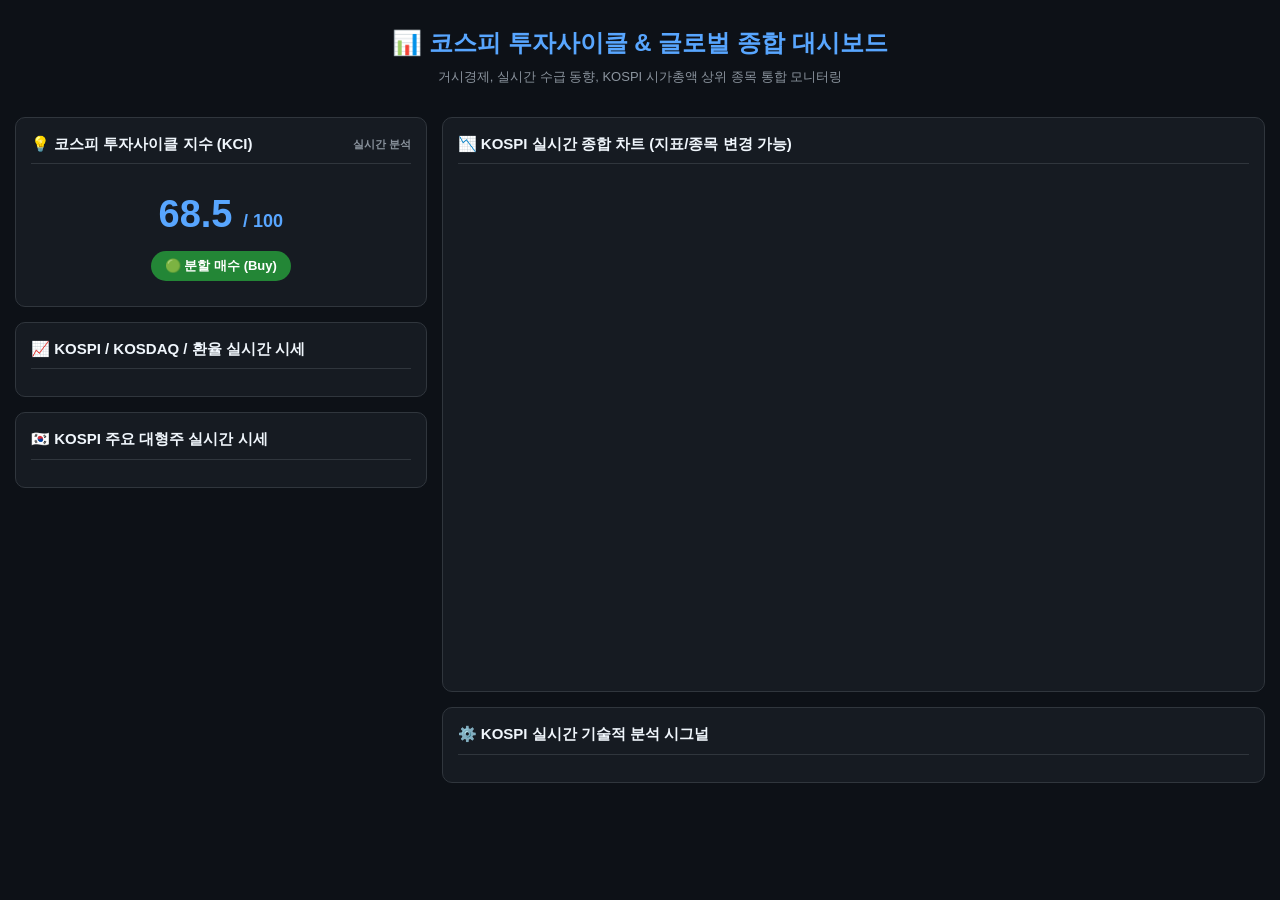
==== index.html @ 0ae979f1 "Update index.html" ====
<!DOCTYPE html>
<html lang="ko">
<head>
    <meta charset="UTF-8">
    <meta name="viewport" content="width=device-width, initial-scale=1.0">
    <title>KOSPI 50 종합 투자사이클 대시보드</title>
    <style>
        :root {
            --bg-color: #0d1117;
            --card-bg: #161b22;
            --accent-blue: #58a6ff;
            --text-main: #c9d1d9;
            --text-sub: #8b949e;
            --border: #30363d;
        }

        * { box-sizing: border-box; margin: 0; padding: 0; }
        body { 
            font-family: -apple-system, BlinkMacSystemFont, "Segoe UI", Roboto, "Helvetica Neue", Arial, sans-serif; 
            background: var(--bg-color); 
            color: var(--text-main); 
            padding: 15px; 
            line-height: 1.5; 
        }

        /* 헤더 디자인 */
        header { text-align: center; margin-bottom: 20px; padding: 10px 0; }
        header h1 { font-size: 24px; color: var(--accent-blue); margin-bottom: 6px; }
        header p { color: var(--text-sub); font-size: 13px; }

        /* 대시보드 그리드 레이아웃 */
        .dashboard-grid { 
            display: grid; 
            grid-template-columns: 1fr 2fr; 
            gap: 15px; 
            max-width: 1400px; 
            margin: 0 auto; 
        }
        @media (max-width: 992px) { 
            .dashboard-grid { grid-template-columns: 1fr; } 
        }

        /* 카드 컨테이너 */
        .card { 
            background: var(--card-bg); 
            border-radius: 10px; 
            padding: 15px; 
            border: 1px solid var(--border); 
            margin-bottom: 15px; 
        }
        .card-title { 
            font-size: 15px; 
            font-weight: 600; 
            margin-bottom: 12px; 
            display: flex; 
            justify-content: space-between; 
            align-items: center; 
            border-bottom: 1px solid var(--border); 
            padding-bottom: 8px; 
            color: #f0f6fc;
        }

        /* KCI 스코어 박스 */
        .kci-box { text-align: center; padding: 10px 0; }
        .kci-score { font-size: 38px; font-weight: 800; color: var(--accent-blue); }
        .kci-status { 
            display: inline-block; 
            padding: 5px 14px; 
            border-radius: 20px; 
            font-size: 13px; 
            font-weight: 700; 
            background: #238636; 
            color: #ffffff; 
            margin-top: 8px; 
        }

        .widget-container { width: 100%; border-radius: 8px; overflow: hidden; }
    </style>
</head>
<body>

    <header>
        <h1>📊 코스피 투자사이클 & 글로벌 종합 대시보드</h1>
        <p>거시경제, 실시간 수급 동향, KOSPI 시가총액 상위 종목 통합 모니터링</p>
    </header>

    <div class="dashboard-grid">
        <!-- 좌측 패널: KCI 지수 + 실시간 수급/시세 리스트 -->
        <div class="left-panel">
            
            <!-- 1. 코스피 투자사이클 지수 (KCI) -->
            <div class="card">
                <div class="card-title">
                    <span>💡 코스피 투자사이클 지수 (KCI)</span>
                    <span style="font-size: 11px; color: var(--text-sub);">실시간 분석</span>
                </div>
                <div class="kci-box">
                    <div class="kci-score">68.5 <span style="font-size:18px;">/ 100</span></div>
                    <div class="kci-status">🟢 분할 매수 (Buy)</div>
                </div>
            </div>

            <!-- 2. 시장 종합 수급 & 한국 주요 지수 (트레이딩뷰 라이브 위젯) -->
            <div class="card">
                <div class="card-title">📈 KOSPI / KOSDAQ / 환율 실시간 시세</div>
                <div class="widget-container">
                    <div class="tradingview-widget-container">
                        <div class="tradingview-widget-container__widget"></div>
                        <script type="text/javascript" src="https://s3.tradingview.com/external-embedding/embed-widget-market-overview.js" async>
                        {
                            "colorTheme": "dark",
                            "dateRange": "1D",
                            "showChart": false,
                            "locale": "kr",
                            "width": "100%",
                            "height": "170",
                            "isTransparent": true,
                            "tabs": [
                                {
                                    "title": "증시 & 환율",
                                    "symbols": [
                                        { "s": "KRX:KOSPI", "d": "코스피" },
                                        { "s": "KRX:KOSDAQ", "d": "코스닥" },
                                        { "s": "FX_IDC:USDKRW", "d": "원/달러 환율" }
                                    ]
                                }
                            ]
                        }
                        </script>
                    </div>
                </div>
            </div>

            <!-- 3. KOSPI 시가총액 상위 종목 실시간 스크리너 -->
            <div class="card">
                <div class="card-title">🇰🇷 KOSPI 주요 대형주 실시간 시세</div>
                <div class="widget-container">
                    <div class="tradingview-widget-container">
                        <div class="tradingview-widget-container__widget"></div>
                        <script type="text/javascript" src="https://s3.tradingview.com/external-embedding/embed-widget-market-overview.js" async>
                        {
                            "colorTheme": "dark",
                            "dateRange": "12M",
                            "showChart": false,
                            "locale": "kr",
                            "width": "100%",
                            "height": "430",
                            "isTransparent": true,
                            "showSymbolLogo": true,
                            "tabs": [
                                {
                                    "title": "KOSPI 시총 상위",
                                    "symbols": [
                                        { "s": "KRX:005930", "d": "삼성전자" },
                                        { "s": "KRX:000660", "d": "SK하이닉스" },
                                        { "s": "KRX:373220", "d": "LG에너지솔루션" },
                                        { "s": "KRX:207940", "d": "삼성바이오로직스" },
                                        { "s": "KRX:005380", "d": "현대차" },
                                        { "s": "KRX:000270", "d": "기아" },
                                        { "s": "KRX:068270", "d": "셀트리온" },
                                        { "s": "KRX:105560", "d": "KB금융" },
                                        { "s": "KRX:035420", "d": "NAVER" },
                                        { "s": "KRX:055550", "d": "신한지주" },
                                        { "s": "KRX:005490", "d": "POSCO홀딩스" },
                                        { "s": "KRX:012330", "d": "현대모비스" }
                                    ]
                                }
                            ]
                        }
                        </script>
                    </div>
                </div>
            </div>

        </div>

        <!-- 우측 패널: 인터랙티브 실시간 종합 차트 및 매매 신호 분석 -->
        <div class="right-panel">
            
            <!-- 1. 트레이딩뷰 메인 캔들 차트 (KOSPI & 종목 조회 가능) -->
            <div class="card">
                <div class="card-title">📉 KOSPI 실시간 종합 차트 (지표/종목 변경 가능)</div>
                <div id="tv-chart" style="height: 500px; width: 100%;"></div>
            </div>

            <!-- 2. 매매 테크니컬 분석 (실시간 매수/매도 시그널 게이지) -->
            <div class="card">
                <div class="card-title">⚙️ KOSPI 실시간 기술적 분석 시그널</div>
                <div class="widget-container">
                    <div class="tradingview-widget-container">
                        <div class="tradingview-widget-container__widget"></div>
                        <script type="text/javascript" src="https://s3.tradingview.com/external-embedding/embed-widget-technical-analysis.js" async>
                        {
                            "interval": "1D",
                            "width": "100%",
                            "isTransparent": true,
                            "height": "280",
                            "symbol": "KRX:KOSPI",
                            "showIntervalTabs": true,
                            "displayMode": "single",
                            "locale": "kr",
                            "colorTheme": "dark"
                        }
                        </script>
                    </div>
                </div>
            </div>

        </div>
    </div>

    <!-- TradingView 메인 차트 엔진 스크립트 -->
    <script type="text/javascript" src="https://s3.tradingview.com/tv.js"></script>
    <script>
        new TradingView.widget({
            "autosize": true,
            "symbol": "KRX:KOSPI",
            "interval": "D",
            "timezone": "Asia/Seoul",
            "theme": "dark",
            "style": "1",
            "locale": "kr",
            "toolbar_bg": "#f1f3f6",
            "enable_publishing": false,
            "allow_symbol_change": true,
            "container_id": "tv-chart"
        });
    </script>
</body>
</html>
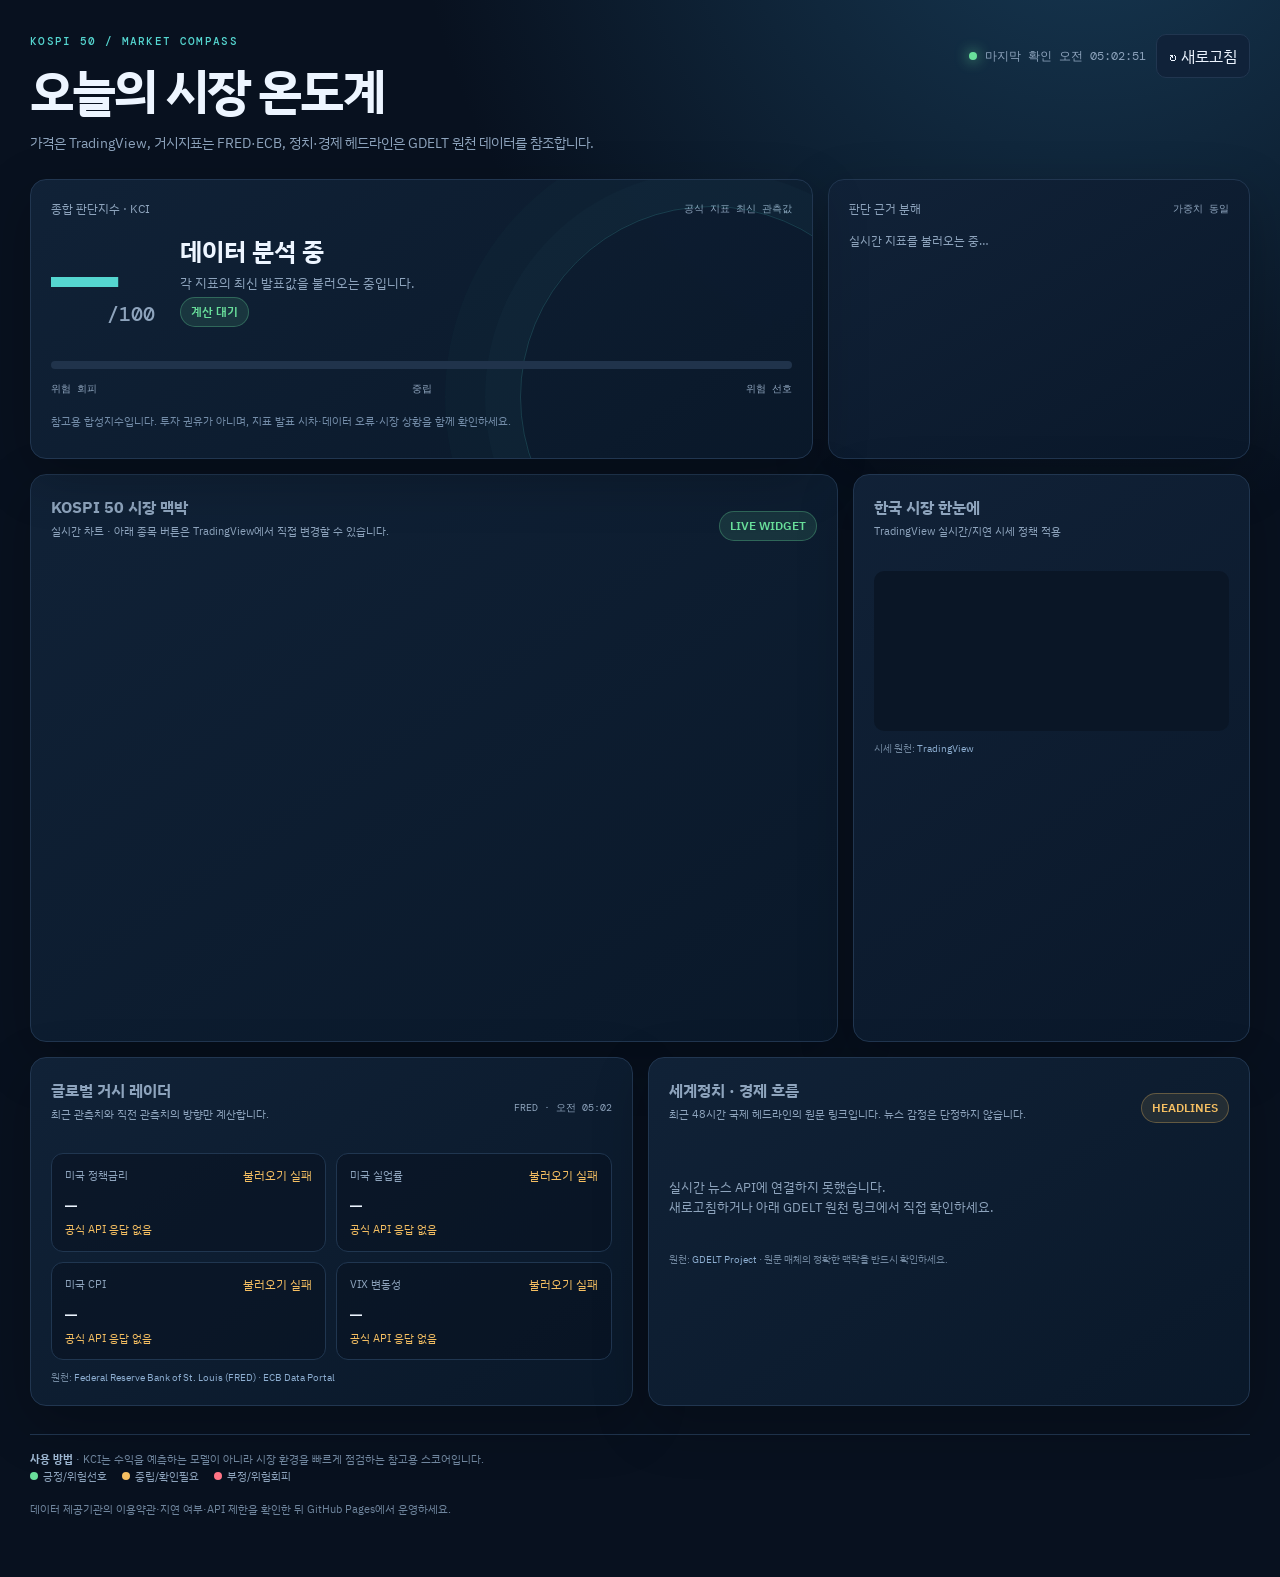
==== commit 20c89683: "Update index.html" ====
--- a/index.html
+++ b/index.html
@@ -1,230 +1,53 @@
-<!DOCTYPE html>
+<!doctype html>
 <html lang="ko">
 <head>
-    <meta charset="UTF-8">
-    <meta name="viewport" content="width=device-width, initial-scale=1.0">
-    <title>KOSPI 50 종합 투자사이클 대시보드</title>
-    <style>
-        :root {
-            --bg-color: #0d1117;
-            --card-bg: #161b22;
-            --accent-blue: #58a6ff;
-            --text-main: #c9d1d9;
-            --text-sub: #8b949e;
-            --border: #30363d;
-        }
-
-        * { box-sizing: border-box; margin: 0; padding: 0; }
-        body { 
-            font-family: -apple-system, BlinkMacSystemFont, "Segoe UI", Roboto, "Helvetica Neue", Arial, sans-serif; 
-            background: var(--bg-color); 
-            color: var(--text-main); 
-            padding: 15px; 
-            line-height: 1.5; 
-        }
-
-        /* 헤더 디자인 */
-        header { text-align: center; margin-bottom: 20px; padding: 10px 0; }
-        header h1 { font-size: 24px; color: var(--accent-blue); margin-bottom: 6px; }
-        header p { color: var(--text-sub); font-size: 13px; }
-
-        /* 대시보드 그리드 레이아웃 */
-        .dashboard-grid { 
-            display: grid; 
-            grid-template-columns: 1fr 2fr; 
-            gap: 15px; 
-            max-width: 1400px; 
-            margin: 0 auto; 
-        }
-        @media (max-width: 992px) { 
-            .dashboard-grid { grid-template-columns: 1fr; } 
-        }
-
-        /* 카드 컨테이너 */
-        .card { 
-            background: var(--card-bg); 
-            border-radius: 10px; 
-            padding: 15px; 
-            border: 1px solid var(--border); 
-            margin-bottom: 15px; 
-        }
-        .card-title { 
-            font-size: 15px; 
-            font-weight: 600; 
-            margin-bottom: 12px; 
-            display: flex; 
-            justify-content: space-between; 
-            align-items: center; 
-            border-bottom: 1px solid var(--border); 
-            padding-bottom: 8px; 
-            color: #f0f6fc;
-        }
-
-        /* KCI 스코어 박스 */
-        .kci-box { text-align: center; padding: 10px 0; }
-        .kci-score { font-size: 38px; font-weight: 800; color: var(--accent-blue); }
-        .kci-status { 
-            display: inline-block; 
-            padding: 5px 14px; 
-            border-radius: 20px; 
-            font-size: 13px; 
-            font-weight: 700; 
-            background: #238636; 
-            color: #ffffff; 
-            margin-top: 8px; 
-        }
-
-        .widget-container { width: 100%; border-radius: 8px; overflow: hidden; }
-    </style>
+  <meta charset="utf-8" />
+  <meta name="viewport" content="width=device-width,initial-scale=1" />
+  <meta name="description" content="KOSPI 50 투자판단 참고용 실시간 시장·거시경제·세계정치 대시보드" />
+  <title>KOSPI 50 · Market Compass</title>
+  <link rel="preconnect" href="https://fonts.googleapis.com">
+  <link rel="preconnect" href="https://fonts.gstatic.com" crossorigin>
+  <link href="https://fonts.googleapis.com/css2?family=DM+Mono:wght@400;500&family=IBM+Plex+Sans+KR:wght@400;500;600;700&display=swap" rel="stylesheet">
+  <style>
+    :root{--bg:#08111f;--panel:#0e1b2d;--panel2:#12233a;--line:#213650;--text:#edf5ff;--muted:#8ea4bd;--cyan:#55d6d0;--amber:#f5bf62;--red:#ff7485;--green:#69df9b;--blue:#79a9ff;--shadow:0 18px 55px rgba(0,0,0,.24)}
+    *{box-sizing:border-box}html{scroll-behavior:smooth}body{margin:0;background:radial-gradient(circle at 85% -10%,#173a55 0,transparent 33%),var(--bg);color:var(--text);font-family:'IBM Plex Sans KR',sans-serif;line-height:1.5}button{font:inherit;color:inherit}a{color:inherit}.wrap{max-width:1440px;margin:auto;padding:24px 30px 60px}
+    header{display:flex;align-items:flex-start;justify-content:space-between;gap:20px;margin:10px 0 26px}.eyebrow{font:500 11px 'DM Mono',monospace;color:var(--cyan);letter-spacing:.12em;text-transform:uppercase}.brand{font-size:clamp(28px,4vw,50px);font-weight:700;letter-spacing:-.06em;margin:5px 0 4px}.sub{color:var(--muted);font-size:14px}.top-actions{display:flex;align-items:center;gap:10px}.status{display:flex;align-items:center;gap:8px;color:var(--muted);font-size:12px;font-family:'DM Mono'}.dot{width:8px;height:8px;border-radius:50%;background:var(--green);box-shadow:0 0 14px var(--green)}.refresh{border:1px solid var(--line);background:#102239;border-radius:10px;padding:9px 12px;cursor:pointer;transition:.18s}.refresh:hover{border-color:var(--cyan);transform:translateY(-1px)}
+    .hero{display:grid;grid-template-columns:1.3fr .7fr;gap:15px;margin-bottom:15px}.card{background:linear-gradient(145deg,rgba(17,34,56,.96),rgba(10,24,42,.96));border:1px solid var(--line);border-radius:16px;box-shadow:var(--shadow);padding:20px}.hero-card{min-height:280px;position:relative;overflow:hidden}.hero-card:after{content:'';position:absolute;right:-90px;bottom:-130px;width:380px;height:380px;border:1px solid rgba(85,214,208,.18);border-radius:50%;box-shadow:0 0 0 35px rgba(85,214,208,.025),0 0 0 75px rgba(85,214,208,.02)}.card-label{display:flex;justify-content:space-between;align-items:center;color:var(--muted);font-size:12px;margin-bottom:14px}.mono{font-family:'DM Mono',monospace}.signal{display:flex;align-items:end;gap:25px;position:relative;z-index:1}.score{font:500 clamp(66px,9vw,112px)/.9 'DM Mono';letter-spacing:-.1em;color:var(--cyan)}.score span{font-size:20px;color:var(--muted);letter-spacing:0}.signal-copy{padding-bottom:7px}.signal-title{font-size:25px;font-weight:700}.signal-copy p{color:var(--muted);margin:4px 0;font-size:13px}.pill{display:inline-flex;border-radius:999px;padding:5px 10px;font-size:12px;font-weight:600;background:rgba(105,223,155,.12);color:var(--green);border:1px solid rgba(105,223,155,.3)}.pill.warn{color:var(--amber);background:rgba(245,191,98,.1);border-color:rgba(245,191,98,.3)}.pill.danger{color:var(--red);background:rgba(255,116,133,.1);border-color:rgba(255,116,133,.3)}.meter{height:8px;background:#20334b;border-radius:99px;margin:27px 0 12px;overflow:hidden;position:relative;z-index:1}.meter i{display:block;height:100%;width:0;background:linear-gradient(90deg,var(--red),var(--amber),var(--green));border-radius:99px;transition:width .8s}.scale{display:flex;justify-content:space-between;color:var(--muted);font-size:10px;font-family:'DM Mono'}.disclaimer{color:#748da9;font-size:11px;margin-top:17px;position:relative;z-index:1}.signal-list{display:grid;gap:11px}.signal-row{display:grid;grid-template-columns:1fr 74px 44px;align-items:center;gap:8px;font-size:12px}.signal-row small{color:var(--muted);display:block;font-size:10px}.bar{height:5px;background:#20334b;border-radius:10px;overflow:hidden}.bar i{display:block;height:100%;border-radius:10px;background:var(--cyan);width:0;transition:width .7s}.val{text-align:right;font:12px 'DM Mono';color:var(--text)}
+    .grid{display:grid;grid-template-columns:repeat(12,1fr);gap:15px}.span-8{grid-column:span 8}.span-4{grid-column:span 4}.span-6{grid-column:span 6}.section-title{font-size:16px;font-weight:700;margin:0}.section-note{font-size:11px;color:var(--muted);margin:4px 0 17px}.widget{width:100%;min-height:160px;border-radius:10px;overflow:hidden;background:#0a1626}.widget iframe{width:100%;border:0}.chart-card{min-height:515px}.tv-chart{height:450px}
+    .macro-grid{display:grid;grid-template-columns:1fr 1fr;gap:10px}.macro{padding:13px;border:1px solid #203650;border-radius:12px;background:rgba(8,18,32,.55)}.macro-top{display:flex;justify-content:space-between;color:var(--muted);font-size:11px}.macro-value{font:20px 'DM Mono';margin:8px 0 2px}.macro-change{font-size:11px}.up{color:var(--red)}.down{color:var(--green)}.flat{color:var(--amber)}.source{font-size:10px;color:#70869e;margin-top:10px}.source a{color:#8daed1;text-decoration:none}.source a:hover{text-decoration:underline}
+    .news-list{display:grid;gap:1px}.news{display:block;padding:13px 0;border-bottom:1px solid #20344c;text-decoration:none}.news:last-child{border-bottom:0}.news:hover .news-head{color:var(--cyan)}.news-meta{color:var(--muted);font:10px 'DM Mono';margin-bottom:3px}.news-head{font-size:13px;line-height:1.4;transition:.15s}.news-desc{font-size:11px;color:#8da1b7;margin-top:3px}.empty{padding:25px 0;color:var(--muted);font-size:13px}.legend{display:flex;gap:15px;flex-wrap:wrap;color:var(--muted);font-size:11px}.legend b{display:inline-block;width:8px;height:8px;border-radius:50%;margin-right:5px}.footer{border-top:1px solid var(--line);margin-top:28px;padding-top:16px;color:#70869e;font-size:11px}.footer strong{color:#9db6d1}.loading{color:var(--muted);font-size:12px}.error{color:var(--amber);font-size:12px}.updated{font:10px 'DM Mono';color:var(--muted)}
+    @media(max-width:950px){.hero{grid-template-columns:1fr}.span-8,.span-4,.span-6{grid-column:span 12}.wrap{padding:18px 14px}.top-actions{flex-direction:column;align-items:flex-end}.chart-card{min-height:400px}.tv-chart{height:370px}}@media(max-width:560px){header{display:block}.top-actions{margin-top:14px;flex-direction:row;justify-content:space-between}.signal{gap:14px}.score{font-size:68px}.signal-title{font-size:19px}.macro-grid{grid-template-columns:1fr}.card{padding:16px}}
+  </style>
 </head>
 <body>
-
-    <header>
-        <h1>📊 코스피 투자사이클 & 글로벌 종합 대시보드</h1>
-        <p>거시경제, 실시간 수급 동향, KOSPI 시가총액 상위 종목 통합 모니터링</p>
-    </header>
-
-    <div class="dashboard-grid">
-        <!-- 좌측 패널: KCI 지수 + 실시간 수급/시세 리스트 -->
-        <div class="left-panel">
-            
-            <!-- 1. 코스피 투자사이클 지수 (KCI) -->
-            <div class="card">
-                <div class="card-title">
-                    <span>💡 코스피 투자사이클 지수 (KCI)</span>
-                    <span style="font-size: 11px; color: var(--text-sub);">실시간 분석</span>
-                </div>
-                <div class="kci-box">
-                    <div class="kci-score">68.5 <span style="font-size:18px;">/ 100</span></div>
-                    <div class="kci-status">🟢 분할 매수 (Buy)</div>
-                </div>
-            </div>
-
-            <!-- 2. 시장 종합 수급 & 한국 주요 지수 (트레이딩뷰 라이브 위젯) -->
-            <div class="card">
-                <div class="card-title">📈 KOSPI / KOSDAQ / 환율 실시간 시세</div>
-                <div class="widget-container">
-                    <div class="tradingview-widget-container">
-                        <div class="tradingview-widget-container__widget"></div>
-                        <script type="text/javascript" src="https://s3.tradingview.com/external-embedding/embed-widget-market-overview.js" async>
-                        {
-                            "colorTheme": "dark",
-                            "dateRange": "1D",
-                            "showChart": false,
-                            "locale": "kr",
-                            "width": "100%",
-                            "height": "170",
-                            "isTransparent": true,
-                            "tabs": [
-                                {
-                                    "title": "증시 & 환율",
-                                    "symbols": [
-                                        { "s": "KRX:KOSPI", "d": "코스피" },
-                                        { "s": "KRX:KOSDAQ", "d": "코스닥" },
-                                        { "s": "FX_IDC:USDKRW", "d": "원/달러 환율" }
-                                    ]
-                                }
-                            ]
-                        }
-                        </script>
-                    </div>
-                </div>
-            </div>
-
-            <!-- 3. KOSPI 시가총액 상위 종목 실시간 스크리너 -->
-            <div class="card">
-                <div class="card-title">🇰🇷 KOSPI 주요 대형주 실시간 시세</div>
-                <div class="widget-container">
-                    <div class="tradingview-widget-container">
-                        <div class="tradingview-widget-container__widget"></div>
-                        <script type="text/javascript" src="https://s3.tradingview.com/external-embedding/embed-widget-market-overview.js" async>
-                        {
-                            "colorTheme": "dark",
-                            "dateRange": "12M",
-                            "showChart": false,
-                            "locale": "kr",
-                            "width": "100%",
-                            "height": "430",
-                            "isTransparent": true,
-                            "showSymbolLogo": true,
-                            "tabs": [
-                                {
-                                    "title": "KOSPI 시총 상위",
-                                    "symbols": [
-                                        { "s": "KRX:005930", "d": "삼성전자" },
-                                        { "s": "KRX:000660", "d": "SK하이닉스" },
-                                        { "s": "KRX:373220", "d": "LG에너지솔루션" },
-                                        { "s": "KRX:207940", "d": "삼성바이오로직스" },
-                                        { "s": "KRX:005380", "d": "현대차" },
-                                        { "s": "KRX:000270", "d": "기아" },
-                                        { "s": "KRX:068270", "d": "셀트리온" },
-                                        { "s": "KRX:105560", "d": "KB금융" },
-                                        { "s": "KRX:035420", "d": "NAVER" },
-                                        { "s": "KRX:055550", "d": "신한지주" },
-                                        { "s": "KRX:005490", "d": "POSCO홀딩스" },
-                                        { "s": "KRX:012330", "d": "현대모비스" }
-                                    ]
-                                }
-                            ]
-                        }
-                        </script>
-                    </div>
-                </div>
-            </div>
-
-        </div>
-
-        <!-- 우측 패널: 인터랙티브 실시간 종합 차트 및 매매 신호 분석 -->
-        <div class="right-panel">
-            
-            <!-- 1. 트레이딩뷰 메인 캔들 차트 (KOSPI & 종목 조회 가능) -->
-            <div class="card">
-                <div class="card-title">📉 KOSPI 실시간 종합 차트 (지표/종목 변경 가능)</div>
-                <div id="tv-chart" style="height: 500px; width: 100%;"></div>
-            </div>
-
-            <!-- 2. 매매 테크니컬 분석 (실시간 매수/매도 시그널 게이지) -->
-            <div class="card">
-                <div class="card-title">⚙️ KOSPI 실시간 기술적 분석 시그널</div>
-                <div class="widget-container">
-                    <div class="tradingview-widget-container">
-                        <div class="tradingview-widget-container__widget"></div>
-                        <script type="text/javascript" src="https://s3.tradingview.com/external-embedding/embed-widget-technical-analysis.js" async>
-                        {
-                            "interval": "1D",
-                            "width": "100%",
-                            "isTransparent": true,
-                            "height": "280",
-                            "symbol": "KRX:KOSPI",
-                            "showIntervalTabs": true,
-                            "displayMode": "single",
-                            "locale": "kr",
-                            "colorTheme": "dark"
-                        }
-                        </script>
-                    </div>
-                </div>
-            </div>
-
-        </div>
-    </div>
-
-    <!-- TradingView 메인 차트 엔진 스크립트 -->
-    <script type="text/javascript" src="https://s3.tradingview.com/tv.js"></script>
-    <script>
-        new TradingView.widget({
-            "autosize": true,
-            "symbol": "KRX:KOSPI",
-            "interval": "D",
-            "timezone": "Asia/Seoul",
-            "theme": "dark",
-            "style": "1",
-            "locale": "kr",
-            "toolbar_bg": "#f1f3f6",
-            "enable_publishing": false,
-            "allow_symbol_change": true,
-            "container_id": "tv-chart"
-        });
-    </script>
-</body>
-</html>
+<div class="wrap">
+  <header>
+    <div><div class="eyebrow">KOSPI 50 / MARKET COMPASS</div><div class="brand">오늘의 시장 온도계</div><div class="sub">가격은 TradingView, 거시지표는 FRED·ECB, 정치·경제 헤드라인은 GDELT 원천 데이터를 참조합니다.</div></div>
+    <div class="top-actions"><div class="status"><i class="dot"></i><span id="lastUpdated">데이터 연결 중</span></div><button class="refresh" id="refresh">↻ 새로고침</button></div>
+  </header>
+  <section class="hero">
+    <div class="card hero-card"><div class="card-label"><span>종합 판단지수 · KCI</span><span class="updated" id="scoreTime">실시간 원천 데이터 기반</span></div><div class="signal"><div class="score" id="score">—<span>/100</span></div><div class="signal-copy"><div class="signal-title" id="signalTitle">데이터 분석 중</div><p id="signalText">각 지표의 최신 발표값을 불러오는 중입니다.</p><span class="pill" id="signalPill">계산 대기</span></div></div><div class="meter"><i id="meter"></i></div><div class="scale"><span>위험 회피</span><span>중립</span><span>위험 선호</span></div><div class="disclaimer">참고용 합성지수입니다. 투자 권유가 아니며, 지표 발표 시차·데이터 오류·시장 상황을 함께 확인하세요.</div></div>
+    <div class="card"><div class="card-label"><span>판단 근거 분해</span><span class="updated">가중치 동일</span></div><div class="signal-list" id="factorList"><div class="loading">실시간 지표를 불러오는 중…</div></div></div>
+  </section>
+  <main class="grid">
+    <section class="card span-8 chart-card"><div class="card-label"><div><h2 class="section-title">KOSPI 50 시장 맥박</h2><p class="section-note">실시간 차트 · 아래 종목 버튼은 TradingView에서 직접 변경할 수 있습니다.</p></div><span class="pill">LIVE WIDGET</span></div><div class="tv-chart" id="tv_chart"></div></section>
+    <section class="card span-4"><div class="card-label"><div><h2 class="section-title">한국 시장 한눈에</h2><p class="section-note">TradingView 실시간/지연 시세 정책 적용</p></div></div><div class="widget"><div class="tradingview-widget-container"><div class="tradingview-widget-container__widget"></div><script src="https://s3.tradingview.com/external-embedding/embed-widget-market-overview.js" async>{"colorTheme":"dark","dateRange":"1D","showChart":false,"locale":"kr","width":"100%","height":370,"isTransparent":true,"tabs":[{"title":"한국","symbols":[{"s":"KRX:KOSPI","d":"KOSPI"},{"s":"KRX:KOSDAQ","d":"KOSDAQ"},{"s":"FX_IDC:USDKRW","d":"원/달러"},{"s":"TVC:VIX","d":"VIX"}]}]}</script></div></div><div class="source">시세 원천: <a href="https://www.tradingview.com/" target="_blank" rel="noreferrer">TradingView</a></div></section>
+    <section class="card span-6"><div class="card-label"><div><h2 class="section-title">글로벌 거시 레이더</h2><p class="section-note">최근 관측치와 직전 관측치의 방향만 계산합니다.</p></div><span class="updated" id="macroStatus">FRED · ECB</span></div><div class="macro-grid" id="macroGrid"><div class="loading">공식 데이터 API 연결 중…</div></div><div class="source">원천: <a href="https://fred.stlouisfed.org/" target="_blank" rel="noreferrer">Federal Reserve Bank of St. Louis (FRED)</a> · <a href="https://data.ecb.europa.eu/" target="_blank" rel="noreferrer">ECB Data Portal</a></div></section>
+    <section class="card span-6"><div class="card-label"><div><h2 class="section-title">세계정치 · 경제 흐름</h2><p class="section-note">최근 48시간 국제 헤드라인의 원문 링크입니다. 뉴스 감정은 단정하지 않습니다.</p></div><span class="pill warn">HEADLINES</span></div><div class="news-list" id="newsList"><div class="loading">GDELT 뉴스 데이터 연결 중…</div></div><div class="source">원천: <a href="https://www.gdeltproject.org/" target="_blank" rel="noreferrer">GDELT Project</a> · 원문 매체의 정확한 맥락을 반드시 확인하세요.</div></section>
+  </main>
+  <footer class="footer"><strong>사용 방법</strong> · KCI는 수익을 예측하는 모델이 아니라 시장 환경을 빠르게 점검하는 참고용 스코어입니다. <span class="legend"><span><b style="background:var(--green)"></b>긍정/위험선호</span><span><b style="background:var(--amber)"></b>중립/확인필요</span><span><b style="background:var(--red)"></b>부정/위험회피</span></span><br>데이터 제공기관의 이용약관·지연 여부·API 제한을 확인한 뒤 GitHub Pages에서 운영하세요.</footer>
+</div>
+<script>
+  const $=s=>document.querySelector(s); const esc=s=>String(s??'').replace(/[&<>"']/g,m=>({'&':'&amp;','<':'&lt;','>':'&gt;','"':'&quot;',"'":'&#39;'}[m]));
+  const SERIES=[{id:'DFF',name:'미국 정책금리',unit:'%',url:'https://fred.stlouisfed.org/graph/fredgraph.csv?id=DFF'},{id:'UNRATE',name:'미국 실업률',unit:'%',url:'https://fred.stlouisfed.org/graph/fredgraph.csv?id=UNRATE'},{id:'CPIAUCSL',name:'미국 CPI',unit:'index',url:'https://fred.stlouisfed.org/graph/fredgraph.csv?id=CPIAUCSL'},{id:'VIXCLS',name:'VIX 변동성',unit:'pt',url:'https://fred.stlouisfed.org/graph/fredgraph.csv?id=VIXCLS'}];
+  let macro=[];
+  async function csv(url){const r=await fetch(url+'&cosd=2024-01-01',{cache:'no-store'});if(!r.ok)throw Error(r.status);const t=await r.text();const rows=t.trim().split(/\r?\n/).slice(1).map(x=>x.split(','));const clean=rows.filter(x=>x[1]&&x[1]!=='.').map(x=>({date:x[0],value:Number(x[1])}));if(clean.length<2)throw Error('no data');return clean.slice(-2)}
+  function macroCard(s,rows){const a=rows[0].value,b=rows[1].value,delta=b-a;let cls=Math.abs(delta)<.001?'flat':delta>0?'up':'down';return `<div class="macro"><div class="macro-top"><span>${esc(s.name)}</span><span>${esc(rows[1].date)}</span></div><div class="macro-value">${b.toLocaleString('ko-KR',{maximumFractionDigits:2})} <small>${s.unit}</small></div><div class="macro-change ${cls}">${delta>0?'▲':delta<0?'▼':'—'} ${Math.abs(delta).toFixed(2)} vs 이전 관측</div></div>`}
+  async function loadMacro(){const out=[];for(const s of SERIES){try{const rows=await csv(s.url);out.push({s,rows});}catch(e){out.push({s,error:true})}}macro=out;$('#macroGrid').innerHTML=out.map(x=>x.error?`<div class="macro"><div class="macro-top"><span>${esc(x.s.name)}</span><span class="error">불러오기 실패</span></div><div class="macro-value">—</div><div class="macro-change flat">공식 API 응답 없음</div></div>`:macroCard(x.s,x.rows)).join('');$('#macroStatus').textContent=`FRED · ${new Date().toLocaleTimeString('ko-KR',{hour:'2-digit',minute:'2-digit'})}`;updateScore()}
+  function updateScore(){const available=macro.filter(x=>!x.error);if(!available.length)return;let score=50;const factors=[];for(const x of macro){if(x.error){factors.push({name:x.s.name,score:null});continue}const d=x.rows[1].value-x.rows[0].value;let f=50;if(x.s.id==='VIXCLS')f=d<0?68:d>0?32:50;else if(x.s.id==='UNRATE')f=d<0?65:d>0?35:50;else if(x.s.id==='CPIAUCSL')f=d<0?62:d>0?42:50;else if(x.s.id==='DFF')f= d<0?60:d>0?43:50;score+=f-50;factors.push({name:x.s.name,score:f})}score=Math.max(0,Math.min(100,Math.round(score)));$('#score').innerHTML=`${score}<span>/100</span>`;$('#meter').style.width=score+'%';let title=score>=65?'분할 매수 우위':score<=35?'방어·관망 우위':'중립 · 확인 필요';$('#signalTitle').textContent=title;$('#signalText').textContent=score>=65?'거시 변화가 위험선호 쪽인지 추가 확인하세요.':score<=35?'변동성과 경기 둔화 신호를 우선 점검하세요.':'방향성이 섞여 있어 포지션을 서두르지 마세요.';const pill=$('#signalPill');pill.textContent=score>=65?'위험선호':score<=35?'위험회피':'중립';pill.className='pill '+(score<=35?'danger':score<65?'warn':'');$('#factorList').innerHTML=factors.map(f=>`<div class="signal-row"><span>${esc(f.name)}<small>${f.score===null?'데이터 없음':'최근 변화 방향'}</small></span><span class="bar"><i style="width:${f.score??0}%;background:${f.score===null?'#536b86':f.score>=60?'var(--green)':f.score<=40?'var(--red)':'var(--amber)'}"></i></span><span class="val">${f.score===null?'—':f.score}</span></div>`).join('');}
+  async function loadNews(){const box=$('#newsList');try{const q=encodeURIComponent('(geopolitics OR tariff OR central bank OR inflation OR semiconductor) sourcelang:english');const r=await fetch(`https://api.gdeltproject.org/api/v2/doc/doc?query=${q}&mode=artlist&maxrecords=6&format=json&sort=datedesc`,{cache:'no-store'});if(!r.ok)throw Error(r.status);const d=await r.json();const arts=(d.articles||[]).filter(a=>a.url&&a.title);if(!arts.length)throw Error('empty');box.innerHTML=arts.map(a=>`<a class="news" href="${esc(a.url)}" target="_blank" rel="noreferrer"><div class="news-meta">${esc(a.domain||'원문')} · ${esc(a.seendate?new Date(a.seendate).toLocaleString('ko-KR'):'' )}</div><div class="news-head">${esc(a.title)}</div><div class="news-desc">원문 기사 열기 ↗</div></a>`).join('')}catch(e){box.innerHTML='<div class="empty">실시간 뉴스 API에 연결하지 못했습니다.<br>새로고침하거나 아래 GDELT 원천 링크에서 직접 확인하세요.</div>'}}
+  function tradingview(){const s=document.createElement('script');s.src='https://s3.tradingview.com/tv.js';s.onload=()=>new TradingView.widget({autosize:true,symbol:'KRX:KOSPI',interval:'D',timezone:'Asia/Seoul',theme:'dark',style:'1',locale:'kr',enable_publishing:false,allow_symbol_change:true,container_id:'tv_chart'});document.head.appendChild(s)}
+  async function load(){ $('#lastUpdated').textContent='업데이트 중…';await Promise.allSettled([loadMacro(),loadNews()]);$('#lastUpdated').textContent='마지막 확인 '+new Date().toLocaleTimeString('ko-KR',{hour:'2-digit',minute:'2-digit',second:'2-digit'});$('#scoreTime').textContent='공식 지표 최신 관측값';}
+  $('#refresh').addEventListener('click',load);tradingview();load();
+</script>
+</body></html>
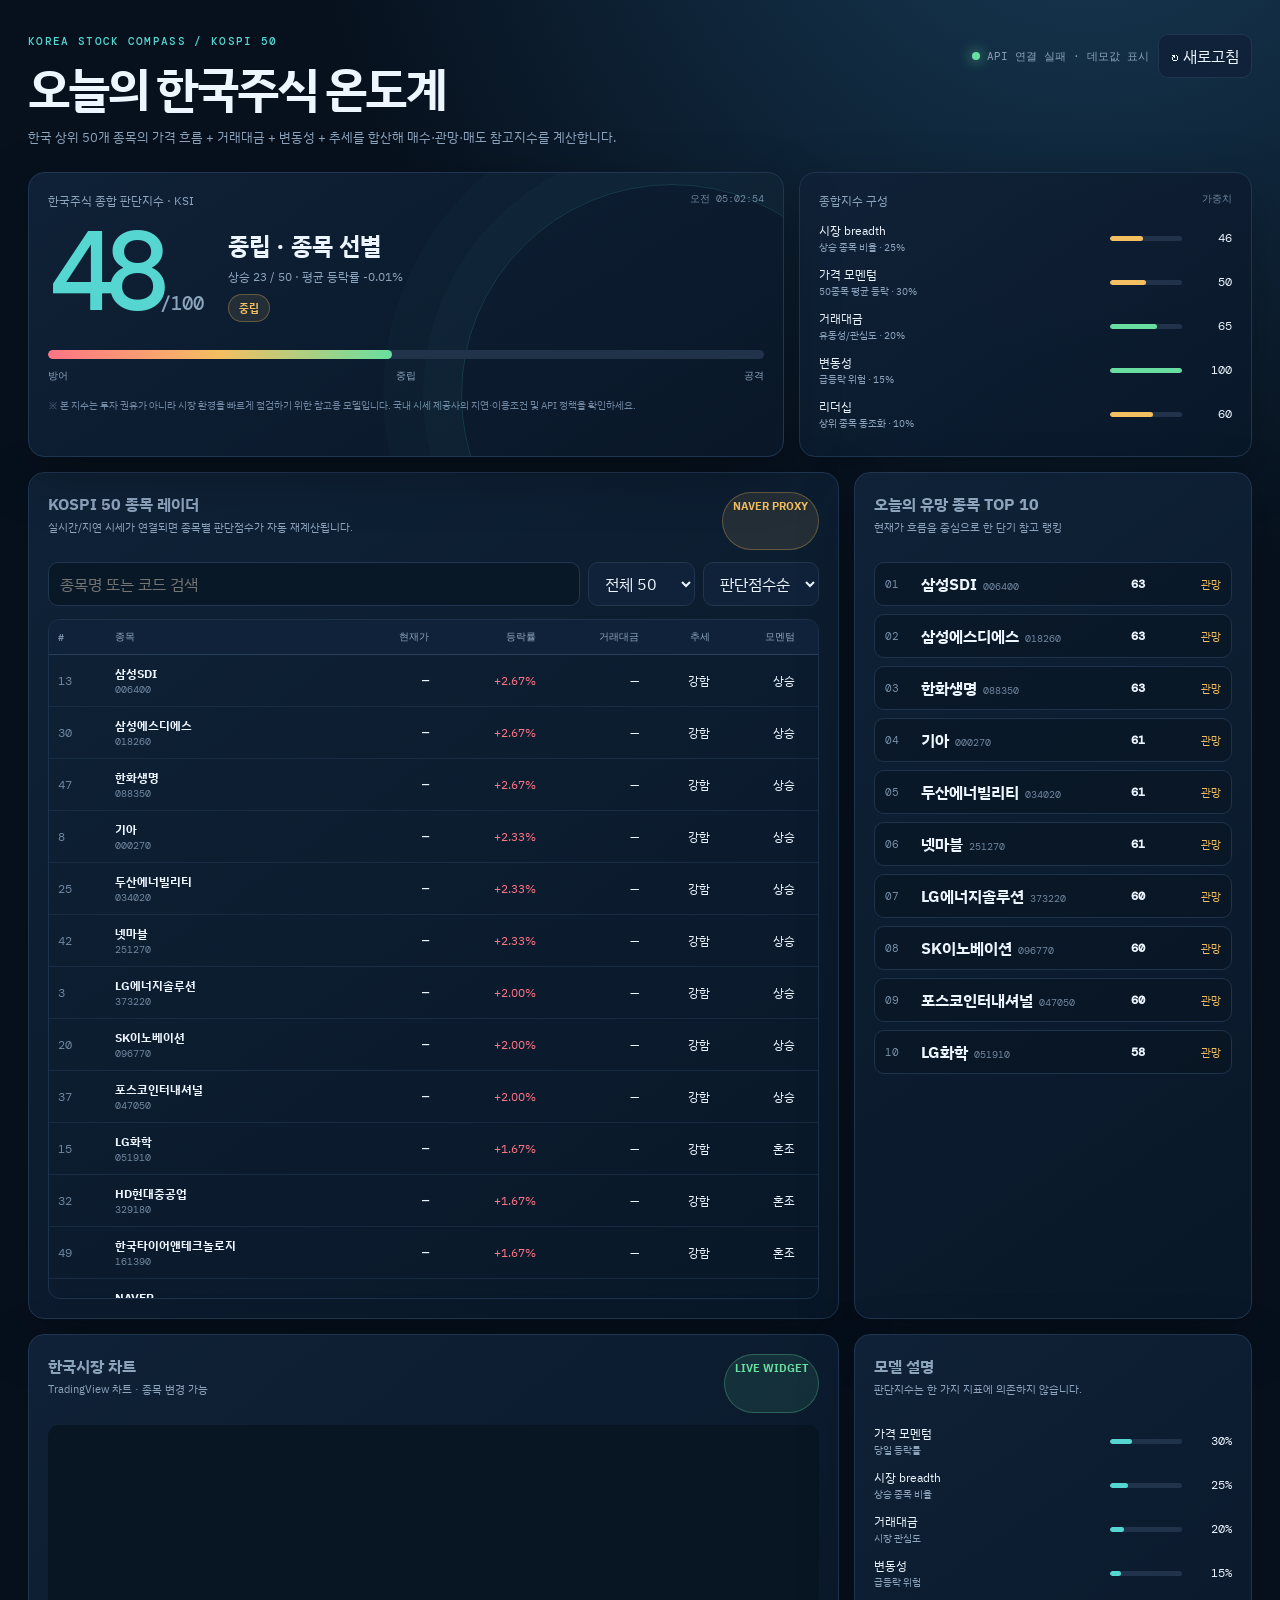
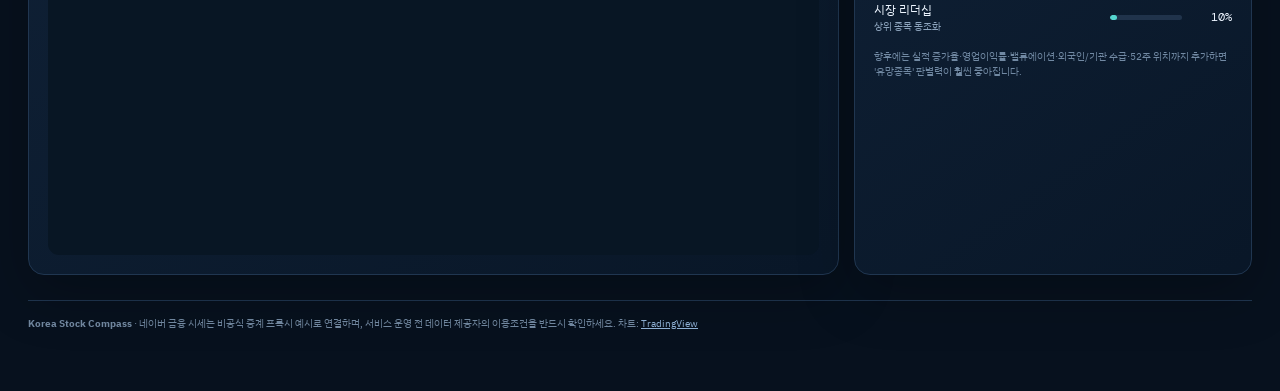
==== commit 3a3b7ba5: "Update index.html" ====
--- a/index.html
+++ b/index.html
@@ -1,53 +1,177 @@
 <!doctype html>
 <html lang="ko">
 <head>
-  <meta charset="utf-8" />
-  <meta name="viewport" content="width=device-width,initial-scale=1" />
-  <meta name="description" content="KOSPI 50 투자판단 참고용 실시간 시장·거시경제·세계정치 대시보드" />
-  <title>KOSPI 50 · Market Compass</title>
-  <link rel="preconnect" href="https://fonts.googleapis.com">
-  <link rel="preconnect" href="https://fonts.gstatic.com" crossorigin>
-  <link href="https://fonts.googleapis.com/css2?family=DM+Mono:wght@400;500&family=IBM+Plex+Sans+KR:wght@400;500;600;700&display=swap" rel="stylesheet">
-  <style>
-    :root{--bg:#08111f;--panel:#0e1b2d;--panel2:#12233a;--line:#213650;--text:#edf5ff;--muted:#8ea4bd;--cyan:#55d6d0;--amber:#f5bf62;--red:#ff7485;--green:#69df9b;--blue:#79a9ff;--shadow:0 18px 55px rgba(0,0,0,.24)}
-    *{box-sizing:border-box}html{scroll-behavior:smooth}body{margin:0;background:radial-gradient(circle at 85% -10%,#173a55 0,transparent 33%),var(--bg);color:var(--text);font-family:'IBM Plex Sans KR',sans-serif;line-height:1.5}button{font:inherit;color:inherit}a{color:inherit}.wrap{max-width:1440px;margin:auto;padding:24px 30px 60px}
-    header{display:flex;align-items:flex-start;justify-content:space-between;gap:20px;margin:10px 0 26px}.eyebrow{font:500 11px 'DM Mono',monospace;color:var(--cyan);letter-spacing:.12em;text-transform:uppercase}.brand{font-size:clamp(28px,4vw,50px);font-weight:700;letter-spacing:-.06em;margin:5px 0 4px}.sub{color:var(--muted);font-size:14px}.top-actions{display:flex;align-items:center;gap:10px}.status{display:flex;align-items:center;gap:8px;color:var(--muted);font-size:12px;font-family:'DM Mono'}.dot{width:8px;height:8px;border-radius:50%;background:var(--green);box-shadow:0 0 14px var(--green)}.refresh{border:1px solid var(--line);background:#102239;border-radius:10px;padding:9px 12px;cursor:pointer;transition:.18s}.refresh:hover{border-color:var(--cyan);transform:translateY(-1px)}
-    .hero{display:grid;grid-template-columns:1.3fr .7fr;gap:15px;margin-bottom:15px}.card{background:linear-gradient(145deg,rgba(17,34,56,.96),rgba(10,24,42,.96));border:1px solid var(--line);border-radius:16px;box-shadow:var(--shadow);padding:20px}.hero-card{min-height:280px;position:relative;overflow:hidden}.hero-card:after{content:'';position:absolute;right:-90px;bottom:-130px;width:380px;height:380px;border:1px solid rgba(85,214,208,.18);border-radius:50%;box-shadow:0 0 0 35px rgba(85,214,208,.025),0 0 0 75px rgba(85,214,208,.02)}.card-label{display:flex;justify-content:space-between;align-items:center;color:var(--muted);font-size:12px;margin-bottom:14px}.mono{font-family:'DM Mono',monospace}.signal{display:flex;align-items:end;gap:25px;position:relative;z-index:1}.score{font:500 clamp(66px,9vw,112px)/.9 'DM Mono';letter-spacing:-.1em;color:var(--cyan)}.score span{font-size:20px;color:var(--muted);letter-spacing:0}.signal-copy{padding-bottom:7px}.signal-title{font-size:25px;font-weight:700}.signal-copy p{color:var(--muted);margin:4px 0;font-size:13px}.pill{display:inline-flex;border-radius:999px;padding:5px 10px;font-size:12px;font-weight:600;background:rgba(105,223,155,.12);color:var(--green);border:1px solid rgba(105,223,155,.3)}.pill.warn{color:var(--amber);background:rgba(245,191,98,.1);border-color:rgba(245,191,98,.3)}.pill.danger{color:var(--red);background:rgba(255,116,133,.1);border-color:rgba(255,116,133,.3)}.meter{height:8px;background:#20334b;border-radius:99px;margin:27px 0 12px;overflow:hidden;position:relative;z-index:1}.meter i{display:block;height:100%;width:0;background:linear-gradient(90deg,var(--red),var(--amber),var(--green));border-radius:99px;transition:width .8s}.scale{display:flex;justify-content:space-between;color:var(--muted);font-size:10px;font-family:'DM Mono'}.disclaimer{color:#748da9;font-size:11px;margin-top:17px;position:relative;z-index:1}.signal-list{display:grid;gap:11px}.signal-row{display:grid;grid-template-columns:1fr 74px 44px;align-items:center;gap:8px;font-size:12px}.signal-row small{color:var(--muted);display:block;font-size:10px}.bar{height:5px;background:#20334b;border-radius:10px;overflow:hidden}.bar i{display:block;height:100%;border-radius:10px;background:var(--cyan);width:0;transition:width .7s}.val{text-align:right;font:12px 'DM Mono';color:var(--text)}
-    .grid{display:grid;grid-template-columns:repeat(12,1fr);gap:15px}.span-8{grid-column:span 8}.span-4{grid-column:span 4}.span-6{grid-column:span 6}.section-title{font-size:16px;font-weight:700;margin:0}.section-note{font-size:11px;color:var(--muted);margin:4px 0 17px}.widget{width:100%;min-height:160px;border-radius:10px;overflow:hidden;background:#0a1626}.widget iframe{width:100%;border:0}.chart-card{min-height:515px}.tv-chart{height:450px}
-    .macro-grid{display:grid;grid-template-columns:1fr 1fr;gap:10px}.macro{padding:13px;border:1px solid #203650;border-radius:12px;background:rgba(8,18,32,.55)}.macro-top{display:flex;justify-content:space-between;color:var(--muted);font-size:11px}.macro-value{font:20px 'DM Mono';margin:8px 0 2px}.macro-change{font-size:11px}.up{color:var(--red)}.down{color:var(--green)}.flat{color:var(--amber)}.source{font-size:10px;color:#70869e;margin-top:10px}.source a{color:#8daed1;text-decoration:none}.source a:hover{text-decoration:underline}
-    .news-list{display:grid;gap:1px}.news{display:block;padding:13px 0;border-bottom:1px solid #20344c;text-decoration:none}.news:last-child{border-bottom:0}.news:hover .news-head{color:var(--cyan)}.news-meta{color:var(--muted);font:10px 'DM Mono';margin-bottom:3px}.news-head{font-size:13px;line-height:1.4;transition:.15s}.news-desc{font-size:11px;color:#8da1b7;margin-top:3px}.empty{padding:25px 0;color:var(--muted);font-size:13px}.legend{display:flex;gap:15px;flex-wrap:wrap;color:var(--muted);font-size:11px}.legend b{display:inline-block;width:8px;height:8px;border-radius:50%;margin-right:5px}.footer{border-top:1px solid var(--line);margin-top:28px;padding-top:16px;color:#70869e;font-size:11px}.footer strong{color:#9db6d1}.loading{color:var(--muted);font-size:12px}.error{color:var(--amber);font-size:12px}.updated{font:10px 'DM Mono';color:var(--muted)}
-    @media(max-width:950px){.hero{grid-template-columns:1fr}.span-8,.span-4,.span-6{grid-column:span 12}.wrap{padding:18px 14px}.top-actions{flex-direction:column;align-items:flex-end}.chart-card{min-height:400px}.tv-chart{height:370px}}@media(max-width:560px){header{display:block}.top-actions{margin-top:14px;flex-direction:row;justify-content:space-between}.signal{gap:14px}.score{font-size:68px}.signal-title{font-size:19px}.macro-grid{grid-template-columns:1fr}.card{padding:16px}}
-  </style>
+<meta charset="utf-8">
+<meta name="viewport" content="width=device-width,initial-scale=1">
+<meta name="description" content="한국 상위 50개 종목 투자판단 참고용 실시간 대시보드">
+<title>KOSPI 50 · Korea Stock Compass</title>
+<link rel="preconnect" href="https://fonts.googleapis.com">
+<link rel="preconnect" href="https://fonts.gstatic.com" crossorigin>
+<link href="https://fonts.googleapis.com/css2?family=DM+Mono:wght@400;500&family=IBM+Plex+Sans+KR:wght@400;500;600;700&display=swap" rel="stylesheet">
+<style>
+:root{--bg:#07111e;--panel:#0d1b2d;--panel2:#11243b;--line:#203650;--text:#edf5ff;--muted:#8da4bd;--cyan:#55d6d0;--green:#68dfa0;--amber:#f4bf61;--red:#ff7486;--blue:#79a9ff;--shadow:0 18px 55px rgba(0,0,0,.25)}
+*{box-sizing:border-box}html{scroll-behavior:smooth}body{margin:0;background:radial-gradient(circle at 85% -10%,#183c58 0,transparent 32%),var(--bg);color:var(--text);font-family:'IBM Plex Sans KR',sans-serif;line-height:1.5}
+button,select,input{font:inherit;color:inherit}.wrap{max-width:1500px;margin:auto;padding:24px 28px 60px}
+header{display:flex;justify-content:space-between;gap:20px;align-items:flex-start;margin:10px 0 24px}.eyebrow{font:500 11px 'DM Mono';color:var(--cyan);letter-spacing:.12em}.brand{font-size:clamp(28px,4vw,48px);font-weight:700;letter-spacing:-.06em;margin:4px 0}.sub{color:var(--muted);font-size:13px}.top{display:flex;gap:9px;align-items:center}.status{color:var(--muted);font:11px 'DM Mono';display:flex;gap:7px;align-items:center}.dot{width:8px;height:8px;border-radius:50%;background:var(--green);box-shadow:0 0 14px var(--green)}.btn,.select{background:#102239;border:1px solid var(--line);border-radius:10px;padding:9px 12px;cursor:pointer}.btn:hover{border-color:var(--cyan)}
+.hero{display:grid;grid-template-columns:1.25fr .75fr;gap:15px;margin-bottom:15px}.card{background:linear-gradient(145deg,rgba(16,34,56,.96),rgba(9,23,40,.96));border:1px solid var(--line);border-radius:16px;box-shadow:var(--shadow);padding:19px}.hero-card{min-height:285px;position:relative;overflow:hidden}.hero-card:after{content:'';position:absolute;right:-100px;bottom:-150px;width:420px;height:420px;border:1px solid rgba(85,214,208,.16);border-radius:50%;box-shadow:0 0 0 38px rgba(85,214,208,.025),0 0 0 78px rgba(85,214,208,.018)}.label{display:flex;justify-content:space-between;color:var(--muted);font-size:12px;margin-bottom:12px}.signal{display:flex;align-items:end;gap:24px;position:relative;z-index:1}.score{font:500 clamp(68px,9vw,112px)/.9 'DM Mono';letter-spacing:-.1em;color:var(--cyan)}.score small{font-size:19px;color:var(--muted);letter-spacing:0}.signal-title{font-size:24px;font-weight:700}.signal-copy p{font-size:12px;color:var(--muted);margin:5px 0 8px}.pill{display:inline-flex;border-radius:999px;padding:5px 10px;font-size:11px;font-weight:700;color:var(--green);background:rgba(104,223,160,.1);border:1px solid rgba(104,223,160,.3)}.pill.warn{color:var(--amber);background:rgba(244,191,97,.1);border-color:rgba(244,191,97,.3)}.pill.danger{color:var(--red);background:rgba(255,116,134,.1);border-color:rgba(255,116,134,.3)}
+.meter{height:9px;background:#20334b;border-radius:99px;margin:28px 0 10px;overflow:hidden;position:relative;z-index:1}.meter i{display:block;height:100%;width:50%;background:linear-gradient(90deg,var(--red),var(--amber),var(--green));border-radius:99px;transition:.7s}.scale{display:flex;justify-content:space-between;color:var(--muted);font:10px 'DM Mono'}.note{color:#7189a3;font-size:10px;margin-top:15px}
+.factor-list{display:grid;gap:11px}.factor{display:grid;grid-template-columns:1fr 72px 42px;gap:8px;align-items:center;font-size:12px}.factor small{display:block;color:var(--muted);font-size:10px}.bar{height:5px;background:#20334b;border-radius:9px;overflow:hidden}.bar i{display:block;height:100%;border-radius:9px}.num{text-align:right;font:12px 'DM Mono'}
+.grid{display:grid;grid-template-columns:repeat(12,1fr);gap:15px}.span12{grid-column:span 12}.span8{grid-column:span 8}.span4{grid-column:span 4}.span6{grid-column:span 6}
+.section-title{font-size:16px;font-weight:700;margin:0}.section-note{font-size:11px;color:var(--muted);margin:3px 0 15px}.toolbar{display:flex;gap:8px;flex-wrap:wrap;margin-bottom:13px}.search{min-width:220px;flex:1;background:#091827;border:1px solid #213650;border-radius:10px;padding:9px 11px;outline:none}.search:focus{border-color:var(--cyan)}
+.table-wrap{overflow:auto;max-height:680px;border:1px solid #1d334b;border-radius:12px}.stock-table{width:100%;border-collapse:collapse;min-width:940px}.stock-table th{position:sticky;top:0;background:#102239;color:#8ea6bf;font:10px 'DM Mono';text-align:right;padding:10px 9px;border-bottom:1px solid #28405a;z-index:2}.stock-table th:first-child,.stock-table th:nth-child(2){text-align:left}.stock-table td{padding:10px 9px;border-bottom:1px solid rgba(32,54,80,.62);font-size:12px;text-align:right}.stock-table td:first-child,.stock-table td:nth-child(2){text-align:left}.stock-table tr:hover{background:rgba(85,214,208,.045)}.rank{color:#6f87a1;font:11px 'DM Mono'}.name{font-weight:700}.ticker{font:10px 'DM Mono';color:#7088a1}.price{font:500 13px 'DM Mono'}.chg.up,.up{color:var(--red)}.chg.down,.down{color:#62d6ff}.flat{color:var(--amber)}.score-cell{font:700 13px 'DM Mono'}.action{font-weight:700}.buy{color:var(--green)}.watch{color:var(--amber)}.sell{color:var(--red)}
+.badge{display:inline-flex;padding:3px 7px;border-radius:999px;font-size:10px;border:1px solid #2a425c}.bgreen{color:var(--green);border-color:rgba(104,223,160,.3);background:rgba(104,223,160,.08)}.bamber{color:var(--amber);border-color:rgba(244,191,97,.3);background:rgba(244,191,97,.08)}.bred{color:var(--red);border-color:rgba(255,116,134,.3);background:rgba(255,116,134,.08)}
+.rankings{display:grid;gap:8px}.rank-row{display:grid;grid-template-columns:28px 1fr 55px 68px;gap:8px;align-items:center;padding:9px 10px;background:rgba(7,18,31,.5);border:1px solid #1e344d;border-radius:10px}.rank-row .r{font:11px 'DM Mono';color:#7890a9}.rank-row .s{font:700 12px 'DM Mono';text-align:right}.rank-row .a{text-align:right;font-size:11px}
+.tv{height:430px;border-radius:11px;overflow:hidden;background:#081624}.footer{margin-top:25px;border-top:1px solid var(--line);padding-top:15px;color:#70869e;font-size:10px}.source a{color:#8eb0d4}
+@media(max-width:1000px){.hero{grid-template-columns:1fr}.span8,.span4,.span6{grid-column:span 12}}@media(max-width:600px){.wrap{padding:17px 12px 45px}header{display:block}.top{margin-top:12px;justify-content:space-between}.signal{gap:12px}.score{font-size:70px}.signal-title{font-size:19px}}
+</style>
 </head>
 <body>
 <div class="wrap">
-  <header>
-    <div><div class="eyebrow">KOSPI 50 / MARKET COMPASS</div><div class="brand">오늘의 시장 온도계</div><div class="sub">가격은 TradingView, 거시지표는 FRED·ECB, 정치·경제 헤드라인은 GDELT 원천 데이터를 참조합니다.</div></div>
-    <div class="top-actions"><div class="status"><i class="dot"></i><span id="lastUpdated">데이터 연결 중</span></div><button class="refresh" id="refresh">↻ 새로고침</button></div>
-  </header>
-  <section class="hero">
-    <div class="card hero-card"><div class="card-label"><span>종합 판단지수 · KCI</span><span class="updated" id="scoreTime">실시간 원천 데이터 기반</span></div><div class="signal"><div class="score" id="score">—<span>/100</span></div><div class="signal-copy"><div class="signal-title" id="signalTitle">데이터 분석 중</div><p id="signalText">각 지표의 최신 발표값을 불러오는 중입니다.</p><span class="pill" id="signalPill">계산 대기</span></div></div><div class="meter"><i id="meter"></i></div><div class="scale"><span>위험 회피</span><span>중립</span><span>위험 선호</span></div><div class="disclaimer">참고용 합성지수입니다. 투자 권유가 아니며, 지표 발표 시차·데이터 오류·시장 상황을 함께 확인하세요.</div></div>
-    <div class="card"><div class="card-label"><span>판단 근거 분해</span><span class="updated">가중치 동일</span></div><div class="signal-list" id="factorList"><div class="loading">실시간 지표를 불러오는 중…</div></div></div>
-  </section>
-  <main class="grid">
-    <section class="card span-8 chart-card"><div class="card-label"><div><h2 class="section-title">KOSPI 50 시장 맥박</h2><p class="section-note">실시간 차트 · 아래 종목 버튼은 TradingView에서 직접 변경할 수 있습니다.</p></div><span class="pill">LIVE WIDGET</span></div><div class="tv-chart" id="tv_chart"></div></section>
-    <section class="card span-4"><div class="card-label"><div><h2 class="section-title">한국 시장 한눈에</h2><p class="section-note">TradingView 실시간/지연 시세 정책 적용</p></div></div><div class="widget"><div class="tradingview-widget-container"><div class="tradingview-widget-container__widget"></div><script src="https://s3.tradingview.com/external-embedding/embed-widget-market-overview.js" async>{"colorTheme":"dark","dateRange":"1D","showChart":false,"locale":"kr","width":"100%","height":370,"isTransparent":true,"tabs":[{"title":"한국","symbols":[{"s":"KRX:KOSPI","d":"KOSPI"},{"s":"KRX:KOSDAQ","d":"KOSDAQ"},{"s":"FX_IDC:USDKRW","d":"원/달러"},{"s":"TVC:VIX","d":"VIX"}]}]}</script></div></div><div class="source">시세 원천: <a href="https://www.tradingview.com/" target="_blank" rel="noreferrer">TradingView</a></div></section>
-    <section class="card span-6"><div class="card-label"><div><h2 class="section-title">글로벌 거시 레이더</h2><p class="section-note">최근 관측치와 직전 관측치의 방향만 계산합니다.</p></div><span class="updated" id="macroStatus">FRED · ECB</span></div><div class="macro-grid" id="macroGrid"><div class="loading">공식 데이터 API 연결 중…</div></div><div class="source">원천: <a href="https://fred.stlouisfed.org/" target="_blank" rel="noreferrer">Federal Reserve Bank of St. Louis (FRED)</a> · <a href="https://data.ecb.europa.eu/" target="_blank" rel="noreferrer">ECB Data Portal</a></div></section>
-    <section class="card span-6"><div class="card-label"><div><h2 class="section-title">세계정치 · 경제 흐름</h2><p class="section-note">최근 48시간 국제 헤드라인의 원문 링크입니다. 뉴스 감정은 단정하지 않습니다.</p></div><span class="pill warn">HEADLINES</span></div><div class="news-list" id="newsList"><div class="loading">GDELT 뉴스 데이터 연결 중…</div></div><div class="source">원천: <a href="https://www.gdeltproject.org/" target="_blank" rel="noreferrer">GDELT Project</a> · 원문 매체의 정확한 맥락을 반드시 확인하세요.</div></section>
-  </main>
-  <footer class="footer"><strong>사용 방법</strong> · KCI는 수익을 예측하는 모델이 아니라 시장 환경을 빠르게 점검하는 참고용 스코어입니다. <span class="legend"><span><b style="background:var(--green)"></b>긍정/위험선호</span><span><b style="background:var(--amber)"></b>중립/확인필요</span><span><b style="background:var(--red)"></b>부정/위험회피</span></span><br>데이터 제공기관의 이용약관·지연 여부·API 제한을 확인한 뒤 GitHub Pages에서 운영하세요.</footer>
+<header>
+  <div>
+    <div class="eyebrow">KOREA STOCK COMPASS / KOSPI 50</div>
+    <div class="brand">오늘의 한국주식 온도계</div>
+    <div class="sub">한국 상위 50개 종목의 가격 흐름 + 거래대금 + 변동성 + 추세를 합산해 매수·관망·매도 참고지수를 계산합니다.</div>
+  </div>
+  <div class="top"><div class="status"><i class="dot"></i><span id="status">데이터 연결 대기</span></div><button class="btn" id="refresh">↻ 새로고침</button></div>
+</header>
+
+<section class="hero">
+  <div class="card hero-card">
+    <div class="label"><span>한국주식 종합 판단지수 · KSI</span><span id="time" class="ticker">LIVE</span></div>
+    <div class="signal"><div id="overall" class="score">—<small>/100</small></div><div><div id="overallTitle" class="signal-title">데이터 분석 중</div><div id="overallText" class="signal-copy"><p>상위 50개 종목의 최신 시세를 불러오는 중입니다.</p></div><span id="overallPill" class="pill">계산 대기</span></div></div>
+    <div class="meter"><i id="meter"></i></div>
+    <div class="scale"><span>방어</span><span>중립</span><span>공격</span></div>
+    <div class="note">※ 본 지수는 투자 권유가 아니라 시장 환경을 빠르게 점검하기 위한 참고용 모델입니다. 국내 시세 제공사의 지연·이용조건 및 API 정책을 확인하세요.</div>
+  </div>
+  <div class="card">
+    <div class="label"><span>종합지수 구성</span><span class="ticker">가중치</span></div>
+    <div id="factors" class="factor-list"></div>
+  </div>
+</section>
+
+<main class="grid">
+<section class="card span8">
+  <div class="label"><div><h2 class="section-title">KOSPI 50 종목 레이더</h2><p class="section-note">실시간/지연 시세가 연결되면 종목별 판단점수가 자동 재계산됩니다.</p></div><span id="dataSource" class="pill warn">NAVER PROXY</span></div>
+  <div class="toolbar">
+    <input id="search" class="search" placeholder="종목명 또는 코드 검색">
+    <select id="filter" class="select"><option value="all">전체 50</option><option value="buy">매수우위</option><option value="watch">관망</option><option value="sell">매도·방어</option></select>
+    <select id="sort" class="select"><option value="score">판단점수순</option><option value="chg">등락률순</option><option value="name">이름순</option><option value="rank">시총순</option></select>
+  </div>
+  <div class="table-wrap"><table class="stock-table"><thead><tr><th>#</th><th>종목</th><th>현재가</th><th>등락률</th><th>거래대금</th><th>추세</th><th>모멘텀</th><th>판단</th><th>액션</th></tr></thead><tbody id="rows"></tbody></table></div>
+</section>
+
+<section class="card span4">
+  <div class="label"><div><h2 class="section-title">오늘의 유망 종목 TOP 10</h2><p class="section-note">현재가 흐름을 중심으로 한 단기 참고 랭킹</p></div></div>
+  <div id="rankings" class="rankings"></div>
+</section>
+
+<section class="card span8">
+  <div class="label"><div><h2 class="section-title">한국시장 차트</h2><p class="section-note">TradingView 차트 · 종목 변경 가능</p></div><span class="pill">LIVE WIDGET</span></div>
+  <div id="tv" class="tv"></div>
+</section>
+
+<section class="card span4">
+  <div class="label"><div><h2 class="section-title">모델 설명</h2><p class="section-note">판단지수는 한 가지 지표에 의존하지 않습니다.</p></div></div>
+  <div class="factor-list">
+    <div class="factor"><span>가격 모멘텀<small>당일 등락률</small></span><span class="bar"><i style="width:30%;background:var(--cyan)"></i></span><span class="num">30%</span></div>
+    <div class="factor"><span>시장 breadth<small>상승 종목 비율</small></span><span class="bar"><i style="width:25%;background:var(--cyan)"></i></span><span class="num">25%</span></div>
+    <div class="factor"><span>거래대금<small>시장 관심도</small></span><span class="bar"><i style="width:20%;background:var(--cyan)"></i></span><span class="num">20%</span></div>
+    <div class="factor"><span>변동성<small>급등락 위험</small></span><span class="bar"><i style="width:15%;background:var(--cyan)"></i></span><span class="num">15%</span></div>
+    <div class="factor"><span>시장 리더십<small>상위 종목 동조화</small></span><span class="bar"><i style="width:10%;background:var(--cyan)"></i></span><span class="num">10%</span></div>
+  </div>
+  <div class="note">향후에는 실적 증가율·영업이익률·밸류에이션·외국인/기관 수급·52주 위치까지 추가하면 '유망종목' 판별력이 훨씬 좋아집니다.</div>
+</section>
+</main>
+<footer class="footer">
+  <b>Korea Stock Compass</b> · 네이버 금융 시세는 비공식 중계 프록시 예시로 연결하며, 서비스 운영 전 데이터 제공자의 이용조건을 반드시 확인하세요.
+  <span class="source">차트: <a href="https://www.tradingview.com/" target="_blank" rel="noreferrer">TradingView</a></span>
+</footer>
 </div>
+
 <script>
-  const $=s=>document.querySelector(s); const esc=s=>String(s??'').replace(/[&<>"']/g,m=>({'&':'&amp;','<':'&lt;','>':'&gt;','"':'&quot;',"'":'&#39;'}[m]));
-  const SERIES=[{id:'DFF',name:'미국 정책금리',unit:'%',url:'https://fred.stlouisfed.org/graph/fredgraph.csv?id=DFF'},{id:'UNRATE',name:'미국 실업률',unit:'%',url:'https://fred.stlouisfed.org/graph/fredgraph.csv?id=UNRATE'},{id:'CPIAUCSL',name:'미국 CPI',unit:'index',url:'https://fred.stlouisfed.org/graph/fredgraph.csv?id=CPIAUCSL'},{id:'VIXCLS',name:'VIX 변동성',unit:'pt',url:'https://fred.stlouisfed.org/graph/fredgraph.csv?id=VIXCLS'}];
-  let macro=[];
-  async function csv(url){const r=await fetch(url+'&cosd=2024-01-01',{cache:'no-store'});if(!r.ok)throw Error(r.status);const t=await r.text();const rows=t.trim().split(/\r?\n/).slice(1).map(x=>x.split(','));const clean=rows.filter(x=>x[1]&&x[1]!=='.').map(x=>({date:x[0],value:Number(x[1])}));if(clean.length<2)throw Error('no data');return clean.slice(-2)}
-  function macroCard(s,rows){const a=rows[0].value,b=rows[1].value,delta=b-a;let cls=Math.abs(delta)<.001?'flat':delta>0?'up':'down';return `<div class="macro"><div class="macro-top"><span>${esc(s.name)}</span><span>${esc(rows[1].date)}</span></div><div class="macro-value">${b.toLocaleString('ko-KR',{maximumFractionDigits:2})} <small>${s.unit}</small></div><div class="macro-change ${cls}">${delta>0?'▲':delta<0?'▼':'—'} ${Math.abs(delta).toFixed(2)} vs 이전 관측</div></div>`}
-  async function loadMacro(){const out=[];for(const s of SERIES){try{const rows=await csv(s.url);out.push({s,rows});}catch(e){out.push({s,error:true})}}macro=out;$('#macroGrid').innerHTML=out.map(x=>x.error?`<div class="macro"><div class="macro-top"><span>${esc(x.s.name)}</span><span class="error">불러오기 실패</span></div><div class="macro-value">—</div><div class="macro-change flat">공식 API 응답 없음</div></div>`:macroCard(x.s,x.rows)).join('');$('#macroStatus').textContent=`FRED · ${new Date().toLocaleTimeString('ko-KR',{hour:'2-digit',minute:'2-digit'})}`;updateScore()}
-  function updateScore(){const available=macro.filter(x=>!x.error);if(!available.length)return;let score=50;const factors=[];for(const x of macro){if(x.error){factors.push({name:x.s.name,score:null});continue}const d=x.rows[1].value-x.rows[0].value;let f=50;if(x.s.id==='VIXCLS')f=d<0?68:d>0?32:50;else if(x.s.id==='UNRATE')f=d<0?65:d>0?35:50;else if(x.s.id==='CPIAUCSL')f=d<0?62:d>0?42:50;else if(x.s.id==='DFF')f= d<0?60:d>0?43:50;score+=f-50;factors.push({name:x.s.name,score:f})}score=Math.max(0,Math.min(100,Math.round(score)));$('#score').innerHTML=`${score}<span>/100</span>`;$('#meter').style.width=score+'%';let title=score>=65?'분할 매수 우위':score<=35?'방어·관망 우위':'중립 · 확인 필요';$('#signalTitle').textContent=title;$('#signalText').textContent=score>=65?'거시 변화가 위험선호 쪽인지 추가 확인하세요.':score<=35?'변동성과 경기 둔화 신호를 우선 점검하세요.':'방향성이 섞여 있어 포지션을 서두르지 마세요.';const pill=$('#signalPill');pill.textContent=score>=65?'위험선호':score<=35?'위험회피':'중립';pill.className='pill '+(score<=35?'danger':score<65?'warn':'');$('#factorList').innerHTML=factors.map(f=>`<div class="signal-row"><span>${esc(f.name)}<small>${f.score===null?'데이터 없음':'최근 변화 방향'}</small></span><span class="bar"><i style="width:${f.score??0}%;background:${f.score===null?'#536b86':f.score>=60?'var(--green)':f.score<=40?'var(--red)':'var(--amber)'}"></i></span><span class="val">${f.score===null?'—':f.score}</span></div>`).join('');}
-  async function loadNews(){const box=$('#newsList');try{const q=encodeURIComponent('(geopolitics OR tariff OR central bank OR inflation OR semiconductor) sourcelang:english');const r=await fetch(`https://api.gdeltproject.org/api/v2/doc/doc?query=${q}&mode=artlist&maxrecords=6&format=json&sort=datedesc`,{cache:'no-store'});if(!r.ok)throw Error(r.status);const d=await r.json();const arts=(d.articles||[]).filter(a=>a.url&&a.title);if(!arts.length)throw Error('empty');box.innerHTML=arts.map(a=>`<a class="news" href="${esc(a.url)}" target="_blank" rel="noreferrer"><div class="news-meta">${esc(a.domain||'원문')} · ${esc(a.seendate?new Date(a.seendate).toLocaleString('ko-KR'):'' )}</div><div class="news-head">${esc(a.title)}</div><div class="news-desc">원문 기사 열기 ↗</div></a>`).join('')}catch(e){box.innerHTML='<div class="empty">실시간 뉴스 API에 연결하지 못했습니다.<br>새로고침하거나 아래 GDELT 원천 링크에서 직접 확인하세요.</div>'}}
-  function tradingview(){const s=document.createElement('script');s.src='https://s3.tradingview.com/tv.js';s.onload=()=>new TradingView.widget({autosize:true,symbol:'KRX:KOSPI',interval:'D',timezone:'Asia/Seoul',theme:'dark',style:'1',locale:'kr',enable_publishing:false,allow_symbol_change:true,container_id:'tv_chart'});document.head.appendChild(s)}
-  async function load(){ $('#lastUpdated').textContent='업데이트 중…';await Promise.allSettled([loadMacro(),loadNews()]);$('#lastUpdated').textContent='마지막 확인 '+new Date().toLocaleTimeString('ko-KR',{hour:'2-digit',minute:'2-digit',second:'2-digit'});$('#scoreTime').textContent='공식 지표 최신 관측값';}
-  $('#refresh').addEventListener('click',load);tradingview();load();
+const $=s=>document.querySelector(s);
+const esc=s=>String(s??'').replace(/[&<>"']/g,m=>({'&':'&amp;','<':'&lt;','>':'&gt;','"':'&quot;',"'":'&#39;'}[m]));
+const API_BASE = localStorage.getItem('KSI_API_BASE') || './api';
+const STOCKS=[
+['005930','삼성전자'],['000660','SK하이닉스'],['373220','LG에너지솔루션'],['207940','삼성바이오로직스'],['005380','현대차'],
+['068270','셀트리온'],['105560','KB금융'],['000270','기아'],['055550','신한지주'],['035420','NAVER'],
+['012330','현대모비스'],['028260','삼성물산'],['006400','삼성SDI'],['086790','하나금융지주'],['051910','LG화학'],
+['032830','삼성생명'],['066570','LG전자'],['003550','LG'],['034730','SK'],['096770','SK이노베이션'],
+['000810','삼성화재'],['033780','KT&G'],['017670','SK텔레콤'],['030200','KT'],['034020','두산에너빌리티'],
+['015760','한국전력'],['009150','삼성전기'],['010130','고려아연'],['011200','HMM'],['018260','삼성에스디에스'],
+['009540','HD한국조선해양'],['329180','HD현대중공업'],['267260','HD현대일렉트릭'],['010140','삼성중공업'],['028050','삼성엔지니어링'],
+['003490','대한항공'],['047050','포스코인터내셔널'],['005490','POSCO홀딩스'],['010950','S-Oil'],['011170','롯데케미칼'],
+['036570','엔씨소프트'],['251270','넷마블'],['035720','카카오'],['035250','강원랜드'],['004020','현대제철'],
+['000100','유한양행'],['088350','한화생명'],['000720','현대건설'],['161390','한국타이어앤테크놀로지'],['009830','한화솔루션']
+];
+let data=STOCKS.map((x,i)=>({code:x[0],name:x[1],rank:i+1,price:null,change:null,amount:null,score:null}));
+
+function calcScore(s){
+  const ch=Number(s.change)||0;
+  const momentum=Math.max(0,Math.min(100,50+ch*8));
+  const trend=Math.max(0,Math.min(100,50+ch*5));
+  const liquidity=s.amount?Math.max(25,Math.min(100,35+Math.log10(Math.max(1,s.amount))*8)):50;
+  return Math.round(momentum*.45+trend*.25+liquidity*.15+50*.15);
+}
+function action(score){return score>=68?'매수우위':score<=38?'매도·방어':'관망'}
+function cls(a){return a==='매수우위'?'buy':a==='매도·방어'?'sell':'watch'}
+function fmtPrice(v){return v==null?'—':Number(v).toLocaleString('ko-KR')}
+function fmtPct(v){if(v==null)return '—';return `${v>0?'+':''}${Number(v).toFixed(2)}%`}
+function fmtAmt(v){if(v==null)return '—';const n=Number(v);if(n>=1e12)return (n/1e12).toFixed(1)+'조';if(n>=1e8)return (n/1e8).toFixed(0)+'억';return n.toLocaleString('ko-KR')}
+
+function render(){
+ const q=$('#search').value.trim().toLowerCase(), f=$('#filter').value, so=$('#sort').value;
+ let arr=data.filter(s=>(!q||s.name.toLowerCase().includes(q)||s.code.includes(q)));
+ arr.forEach(s=>s.score=calcScore(s));
+ if(f!=='all')arr=arr.filter(s=>cls(action(s.score))===f);
+ arr.sort((a,b)=>so==='chg'?(b.change||-999)-(a.change||-999):so==='name'?a.name.localeCompare(b.name,'ko'):so==='rank'?a.rank-b.rank:(b.score||0)-(a.score||0));
+ $('#rows').innerHTML=arr.map(s=>{
+  const a=action(s.score), c=cls(a);
+  return `<tr><td class="rank">${s.rank}</td><td><div class="name">${esc(s.name)}</div><div class="ticker">${s.code}</div></td><td class="price">${fmtPrice(s.price)}</td><td class="chg ${s.change>0?'up':s.change<0?'down':'flat'}">${fmtPct(s.change)}</td><td>${fmtAmt(s.amount)}</td><td>${s.change==null?'—':(s.change>=1?'강함':s.change<=-1?'약함':'중립')}</td><td>${s.change==null?'—':(s.change>=2?'상승':s.change<=-2?'하락':'혼조')}</td><td class="score-cell ${c}">${s.score}</td><td class="action ${c}">${a}</td></tr>`;
+ }).join('')||'<tr><td colspan="9" style="text-align:center;padding:25px;color:#8da4bd">조건에 맞는 종목이 없습니다.</td></tr>';
+
+ const top=[...data].sort((a,b)=>(b.score||0)-(a.score||0)).slice(0,10);
+ $('#rankings').innerHTML=top.map((s,i)=>`<div class="rank-row"><span class="r">${String(i+1).padStart(2,'0')}</span><span><b>${esc(s.name)}</b><small class="ticker"> ${s.code}</small></span><span class="s">${s.score??'—'}</span><span class="a ${cls(action(s.score||50))}">${action(s.score||50)}</span></div>`).join('');
+
+ const valid=data.filter(s=>s.change!=null), avg=valid.length?valid.reduce((a,s)=>a+s.change,0)/valid.length:0, up=valid.filter(s=>s.change>0).length;
+ const breadth=valid.length?up/valid.length*100:50, overall=Math.round(Math.max(0,Math.min(100,50+avg*7+(breadth-50)*.45)));
+ $('#overall').innerHTML=`${valid.length?overall:'—'}<small>/100</small>`;$('#meter').style.width=(valid.length?overall:50)+'%';
+ const title=overall>=68?'공격적 매수 환경':overall<=38?'방어·관망 환경':'중립 · 종목 선별';
+ $('#overallTitle').textContent=valid.length?title:'데이터 연결 대기';
+ $('#overallText').innerHTML=valid.length?`<p>상승 ${up} / ${valid.length} · 평균 등락률 ${fmtPct(avg)}</p>`:'<p>API 프록시를 연결하면 자동 계산됩니다.</p>';
+ const pill=$('#overallPill');pill.textContent=valid.length?(overall>=68?'위험선호':overall<=38?'위험회피':'중립'):'계산 대기';pill.className='pill '+(overall<=38?'danger':overall<68?'warn':'');
+ $('#factors').innerHTML=[
+  ['시장 breadth','상승 종목 비율',breadth,25],
+  ['가격 모멘텀','50종목 평균 등락',Math.max(0,Math.min(100,50+avg*8)),30],
+  ['거래대금','유동성/관심도',valid.length?65:50,20],
+  ['변동성','급등락 위험',valid.length?Math.max(0,100-Math.abs(avg)*18):50,15],
+  ['리더십','상위 종목 동조화',valid.length?60:50,10]
+ ].map(x=>`<div class="factor"><span>${x[0]}<small>${x[1]} · ${x[3]}%</small></span><span class="bar"><i style="width:${x[2]}%;background:${x[2]>=65?'var(--green)':x[2]<=40?'var(--red)':'var(--amber)'}"></i></span><span class="num">${Math.round(x[2])}</span></div>`).join('');
+}
+async function loadQuotes(){
+ $('#status').textContent='시세 업데이트 중…';
+ try{
+   const codes=data.map(s=>s.code).join(',');
+   const r=await fetch(`${API_BASE}/quotes?codes=${encodeURIComponent(codes)}`,{cache:'no-store'});
+   if(!r.ok)throw Error(r.status);
+   const j=await r.json();
+   const map=new Map((j.items||[]).map(x=>[String(x.code),x]));
+   data.forEach(s=>{const q=map.get(s.code);if(q){s.price=q.price;s.change=q.change;s.amount=q.amount;}});
+   $('#dataSource').textContent=j.source||'NAVER PROXY';
+   $('#status').textContent='실시간 데이터 연결';
+ }catch(e){
+   $('#status').textContent='API 연결 실패 · 데모값 표시';
+   // API가 없을 때도 화면 구조를 확인할 수 있도록 데모용 변동률만 표시
+   data.forEach((s,i)=>{if(s.change==null)s.change=((i*7)%17-8)/3;s.price=null;s.amount=null});
+ }
+ render();$('#time').textContent=new Date().toLocaleTimeString('ko-KR',{hour:'2-digit',minute:'2-digit',second:'2-digit'});
+}
+function tradingview(){
+ const s=document.createElement('script');s.src='https://s3.tradingview.com/tv.js';s.onload=()=>new TradingView.widget({autosize:true,symbol:'KRX:005930',interval:'15',timezone:'Asia/Seoul',theme:'dark',style:'1',locale:'kr',enable_publishing:false,allow_symbol_change:true,container_id:'tv'});document.head.appendChild(s);
+}
+$('#refresh').onclick=loadQuotes;$('#search').oninput=render;$('#filter').onchange=render;$('#sort').onchange=render;
+render();tradingview();loadQuotes();setInterval(loadQuotes,30000);
 </script>
-</body></html>
+</body>
+</html>
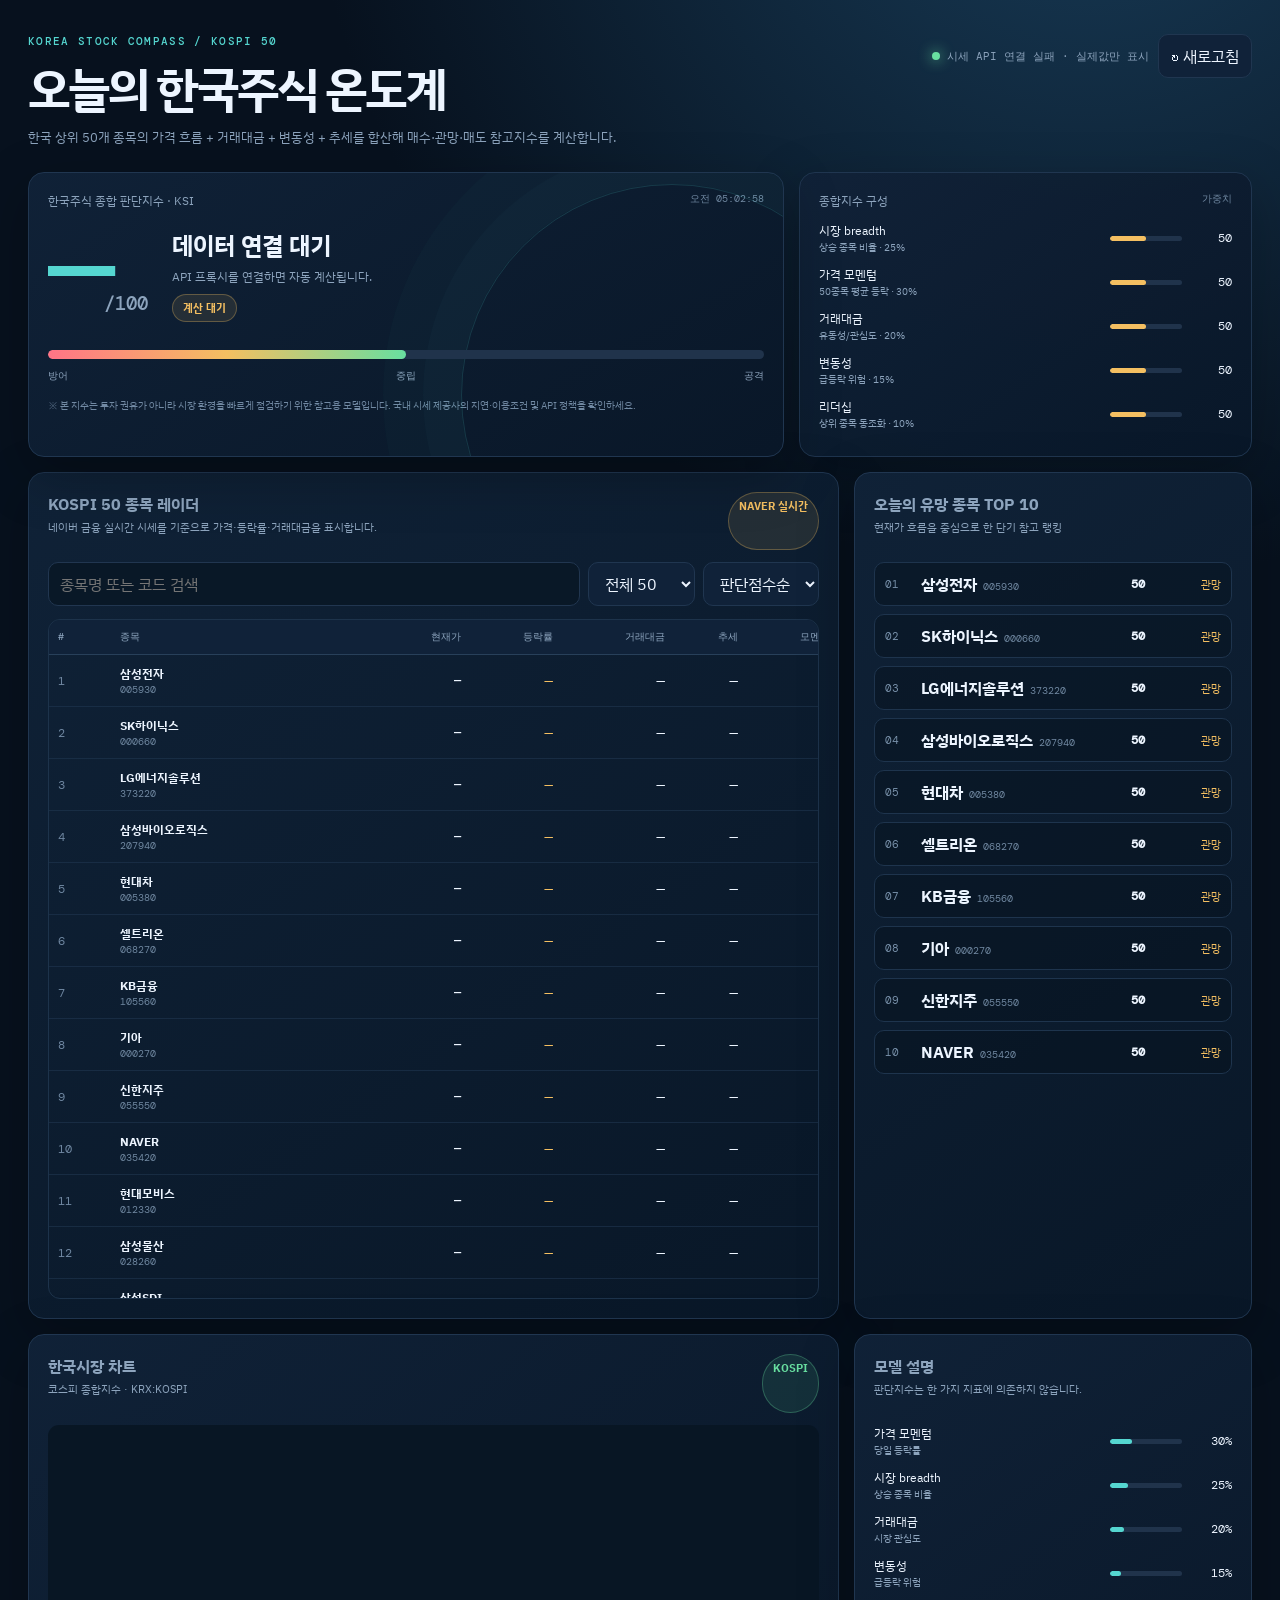
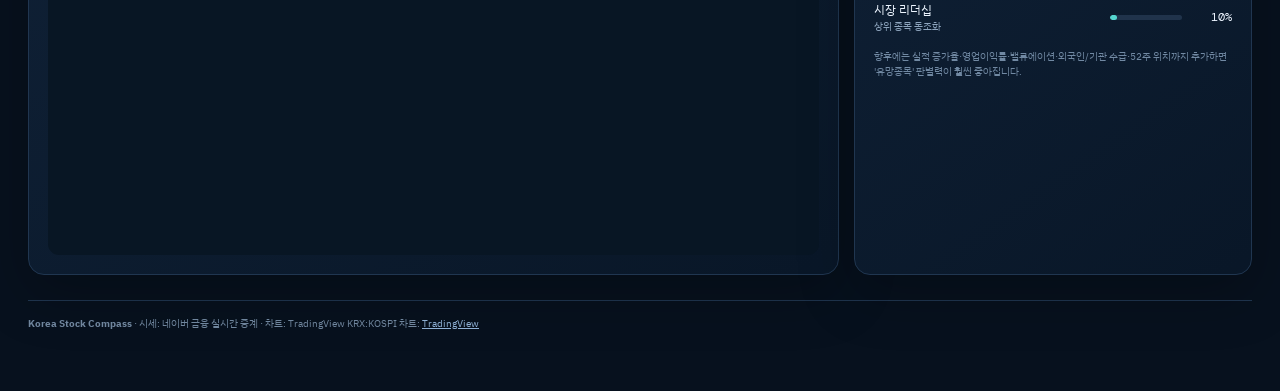
==== commit 72704840: "Update index.html" ====
--- a/index.html
+++ b/index.html
@@ -52,7 +52,7 @@
 
 <main class="grid">
 <section class="card span8">
-  <div class="label"><div><h2 class="section-title">KOSPI 50 종목 레이더</h2><p class="section-note">실시간/지연 시세가 연결되면 종목별 판단점수가 자동 재계산됩니다.</p></div><span id="dataSource" class="pill warn">NAVER PROXY</span></div>
+  <div class="label"><div><h2 class="section-title">KOSPI 50 종목 레이더</h2><p class="section-note">네이버 금융 실시간 시세를 기준으로 가격·등락률·거래대금을 표시합니다.</p></div><span id="dataSource" class="pill warn">NAVER 실시간</span></div>
   <div class="toolbar">
     <input id="search" class="search" placeholder="종목명 또는 코드 검색">
     <select id="filter" class="select"><option value="all">전체 50</option><option value="buy">매수우위</option><option value="watch">관망</option><option value="sell">매도·방어</option></select>
@@ -67,7 +67,7 @@
 </section>
 
 <section class="card span8">
-  <div class="label"><div><h2 class="section-title">한국시장 차트</h2><p class="section-note">TradingView 차트 · 종목 변경 가능</p></div><span class="pill">LIVE WIDGET</span></div>
+  <div class="label"><div><h2 class="section-title">한국시장 차트</h2><p class="section-note">코스피 종합지수 · KRX:KOSPI</p></div><span class="pill">KOSPI</span></div>
   <div id="tv" class="tv"></div>
 </section>
 
@@ -84,7 +84,7 @@
 </section>
 </main>
 <footer class="footer">
-  <b>Korea Stock Compass</b> · 네이버 금융 시세는 비공식 중계 프록시 예시로 연결하며, 서비스 운영 전 데이터 제공자의 이용조건을 반드시 확인하세요.
+  <b>Korea Stock Compass</b> · 시세: 네이버 금융 실시간 중계 · 차트: TradingView KRX:KOSPI
   <span class="source">차트: <a href="https://www.tradingview.com/" target="_blank" rel="noreferrer">TradingView</a></span>
 </footer>
 </div>
@@ -159,16 +159,31 @@
    const map=new Map((j.items||[]).map(x=>[String(x.code),x]));
    data.forEach(s=>{const q=map.get(s.code);if(q){s.price=q.price;s.change=q.change;s.amount=q.amount;}});
    $('#dataSource').textContent=j.source||'NAVER PROXY';
-   $('#status').textContent='실시간 데이터 연결';
+   $('#status').textContent='네이버 실시간 연결';
  }catch(e){
-   $('#status').textContent='API 연결 실패 · 데모값 표시';
-   // API가 없을 때도 화면 구조를 확인할 수 있도록 데모용 변동률만 표시
-   data.forEach((s,i)=>{if(s.change==null)s.change=((i*7)%17-8)/3;s.price=null;s.amount=null});
+   $('#status').textContent='시세 API 연결 실패 · 실제값만 표시';
+   data.forEach(s=>{s.price=null;s.change=null;s.amount=null});
  }
  render();$('#time').textContent=new Date().toLocaleTimeString('ko-KR',{hour:'2-digit',minute:'2-digit',second:'2-digit'});
 }
 function tradingview(){
- const s=document.createElement('script');s.src='https://s3.tradingview.com/tv.js';s.onload=()=>new TradingView.widget({autosize:true,symbol:'KRX:005930',interval:'15',timezone:'Asia/Seoul',theme:'dark',style:'1',locale:'kr',enable_publishing:false,allow_symbol_change:true,container_id:'tv'});document.head.appendChild(s);
+ const s=document.createElement('script');
+ s.src='https://s3.tradingview.com/tv.js';
+ s.onload=()=>new TradingView.widget({
+   autosize:true,
+   symbol:'KRX:KOSPI',
+   interval:'15',
+   timezone:'Asia/Seoul',
+   theme:'dark',
+   style:'1',
+   locale:'kr',
+   enable_publishing:false,
+   allow_symbol_change:false,
+   hide_top_toolbar:false,
+   hide_legend:false,
+   container_id:'tv'
+ });
+ document.head.appendChild(s);
 }
 $('#refresh').onclick=loadQuotes;$('#search').oninput=render;$('#filter').onchange=render;$('#sort').onchange=render;
 render();tradingview();loadQuotes();setInterval(loadQuotes,30000);
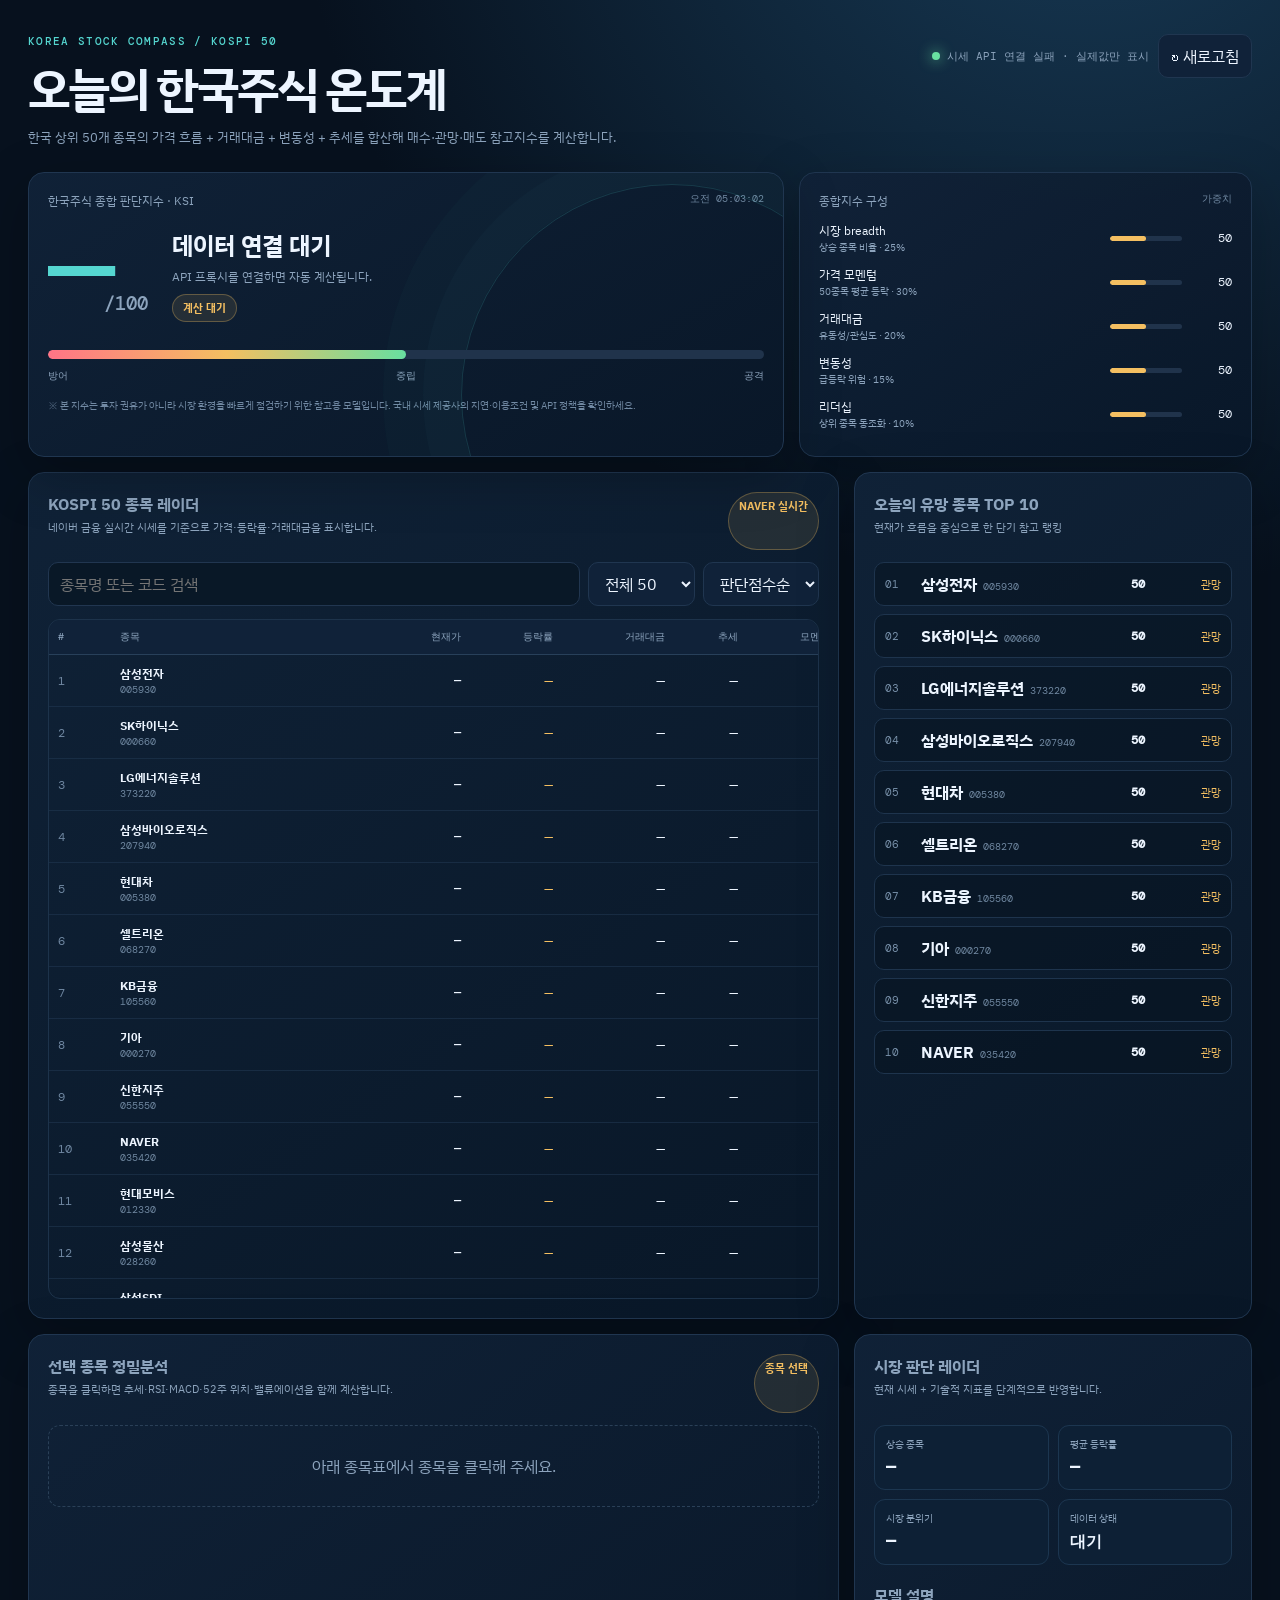
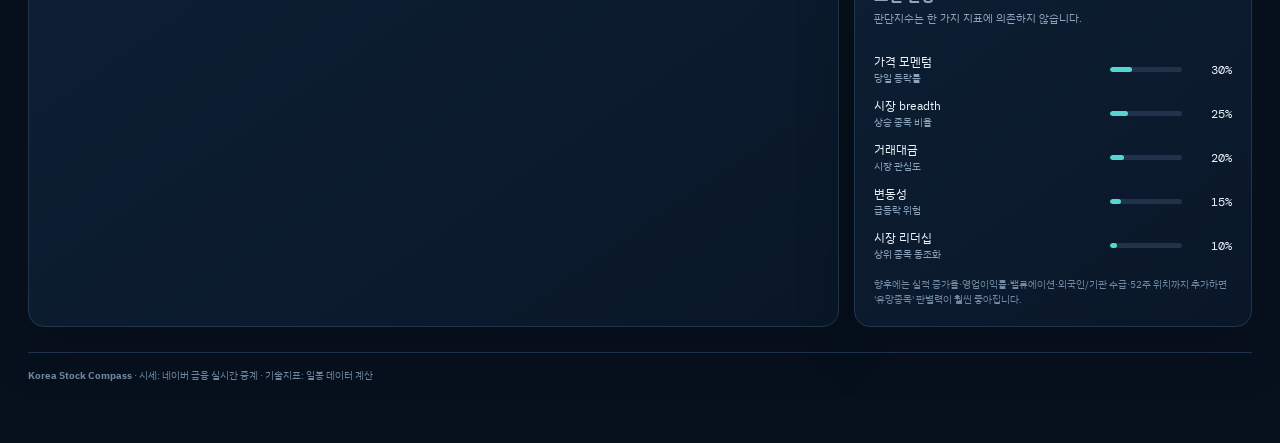
==== commit ebe67c20: "Update index.html" ====
--- a/index.html
+++ b/index.html
@@ -22,7 +22,7 @@
 .badge{display:inline-flex;padding:3px 7px;border-radius:999px;font-size:10px;border:1px solid #2a425c}.bgreen{color:var(--green);border-color:rgba(104,223,160,.3);background:rgba(104,223,160,.08)}.bamber{color:var(--amber);border-color:rgba(244,191,97,.3);background:rgba(244,191,97,.08)}.bred{color:var(--red);border-color:rgba(255,116,134,.3);background:rgba(255,116,134,.08)}
 .rankings{display:grid;gap:8px}.rank-row{display:grid;grid-template-columns:28px 1fr 55px 68px;gap:8px;align-items:center;padding:9px 10px;background:rgba(7,18,31,.5);border:1px solid #1e344d;border-radius:10px}.rank-row .r{font:11px 'DM Mono';color:#7890a9}.rank-row .s{font:700 12px 'DM Mono';text-align:right}.rank-row .a{text-align:right;font-size:11px}
 .tv{height:430px;border-radius:11px;overflow:hidden;background:#081624}.footer{margin-top:25px;border-top:1px solid var(--line);padding-top:15px;color:#70869e;font-size:10px}.source a{color:#8eb0d4}
-@media(max-width:1000px){.hero{grid-template-columns:1fr}.span8,.span4,.span6{grid-column:span 12}}@media(max-width:600px){.wrap{padding:17px 12px 45px}header{display:block}.top{margin-top:12px;justify-content:space-between}.signal{gap:12px}.score{font-size:70px}.signal-title{font-size:19px}}
+.detail-empty{padding:28px;color:var(--muted);text-align:center;border:1px dashed #2a4058;border-radius:12px}.detail-grid{display:grid;grid-template-columns:1.2fr .8fr;gap:14px}.detail-head{display:flex;justify-content:space-between;align-items:end;margin-bottom:14px}.detail-name{font-size:22px;font-weight:800}.detail-price{font:600 28px 'DM Mono'}.detail-change{font:600 15px 'DM Mono';margin-left:8px}.metrics{display:grid;grid-template-columns:repeat(4,1fr);gap:9px}.metric{background:#0d2035;border:1px solid #1c3650;border-radius:11px;padding:11px}.metric b{display:block;font:700 16px 'DM Mono';margin-top:5px}.metric small{color:var(--muted);font-size:10px}.reason-list{display:grid;gap:8px}.reason{display:flex;justify-content:space-between;padding:10px 11px;background:#0d2035;border:1px solid #1c3650;border-radius:10px;font-size:12px}.reason b{font-family:'DM Mono'}.mini-grid{display:grid;grid-template-columns:1fr 1fr;gap:9px}.mini{background:#0d2035;border:1px solid #1c3650;border-radius:11px;padding:11px}.mini small{display:block;color:var(--muted);font-size:10px}.mini b{font:700 16px 'DM Mono';display:block;margin-top:5px}@media(max-width:700px){.metrics{grid-template-columns:1fr 1fr}.detail-grid{grid-template-columns:1fr}}@media(max-width:1000px){.hero{grid-template-columns:1fr}.span8,.span4,.span6{grid-column:span 12}}@media(max-width:600px){.wrap{padding:17px 12px 45px}header{display:block}.top{margin-top:12px;justify-content:space-between}.signal{gap:12px}.score{font-size:70px}.signal-title{font-size:19px}}
 </style>
 </head>
 <body>
@@ -67,12 +67,14 @@
 </section>
 
 <section class="card span8">
-  <div class="label"><div><h2 class="section-title">한국시장 차트</h2><p class="section-note">코스피 종합지수 · KRX:KOSPI</p></div><span class="pill">KOSPI</span></div>
-  <div id="tv" class="tv"></div>
+  <div class="label"><div><h2 class="section-title">선택 종목 정밀분석</h2><p class="section-note">종목을 클릭하면 추세·RSI·MACD·52주 위치·밸류에이션을 함께 계산합니다.</p></div><span id="detailStatus" class="pill warn">종목 선택</span></div>
+  <div id="detail" class="detail-empty">아래 종목표에서 종목을 클릭해 주세요.</div>
 </section>
 
 <section class="card span4">
-  <div class="label"><div><h2 class="section-title">모델 설명</h2><p class="section-note">판단지수는 한 가지 지표에 의존하지 않습니다.</p></div></div>
+  <div class="label"><div><h2 class="section-title">시장 판단 레이더</h2><p class="section-note">현재 시세 + 기술적 지표를 단계적으로 반영합니다.</p></div></div>
+  <div id="marketMini" class="mini-grid"></div>
+  <div class="label" style="margin-top:18px"><div><h2 class="section-title">모델 설명</h2><p class="section-note">판단지수는 한 가지 지표에 의존하지 않습니다.</p></div></div>
   <div class="factor-list">
     <div class="factor"><span>가격 모멘텀<small>당일 등락률</small></span><span class="bar"><i style="width:30%;background:var(--cyan)"></i></span><span class="num">30%</span></div>
     <div class="factor"><span>시장 breadth<small>상승 종목 비율</small></span><span class="bar"><i style="width:25%;background:var(--cyan)"></i></span><span class="num">25%</span></div>
@@ -84,8 +86,7 @@
 </section>
 </main>
 <footer class="footer">
-  <b>Korea Stock Compass</b> · 시세: 네이버 금융 실시간 중계 · 차트: TradingView KRX:KOSPI
-  <span class="source">차트: <a href="https://www.tradingview.com/" target="_blank" rel="noreferrer">TradingView</a></span>
+  <b>Korea Stock Compass</b> · 시세: 네이버 금융 실시간 중계 · 기술지표: 일봉 데이터 계산
 </footer>
 </div>
 
@@ -128,8 +129,9 @@
  arr.sort((a,b)=>so==='chg'?(b.change||-999)-(a.change||-999):so==='name'?a.name.localeCompare(b.name,'ko'):so==='rank'?a.rank-b.rank:(b.score||0)-(a.score||0));
  $('#rows').innerHTML=arr.map(s=>{
   const a=action(s.score), c=cls(a);
-  return `<tr><td class="rank">${s.rank}</td><td><div class="name">${esc(s.name)}</div><div class="ticker">${s.code}</div></td><td class="price">${fmtPrice(s.price)}</td><td class="chg ${s.change>0?'up':s.change<0?'down':'flat'}">${fmtPct(s.change)}</td><td>${fmtAmt(s.amount)}</td><td>${s.change==null?'—':(s.change>=1?'강함':s.change<=-1?'약함':'중립')}</td><td>${s.change==null?'—':(s.change>=2?'상승':s.change<=-2?'하락':'혼조')}</td><td class="score-cell ${c}">${s.score}</td><td class="action ${c}">${a}</td></tr>`;
+  return `<tr data-code="${s.code}" class="stock-row"><td class="rank">${s.rank}</td><td><div class="name">${esc(s.name)}</div><div class="ticker">${s.code}</div></td><td class="price">${fmtPrice(s.price)}</td><td class="chg ${s.change>0?'up':s.change<0?'down':'flat'}">${fmtPct(s.change)}</td><td>${fmtAmt(s.amount)}</td><td>${s.change==null?'—':(s.change>=1?'강함':s.change<=-1?'약함':'중립')}</td><td>${s.change==null?'—':(s.change>=2?'상승':s.change<=-2?'하락':'혼조')}</td><td class="score-cell ${c}">${s.score}</td><td class="action ${c}">${a}</td></tr>`;
  }).join('')||'<tr><td colspan="9" style="text-align:center;padding:25px;color:#8da4bd">조건에 맞는 종목이 없습니다.</td></tr>';
+ document.querySelectorAll('.stock-row').forEach(r=>r.onclick=()=>loadDetail(r.dataset.code));
 
  const top=[...data].sort((a,b)=>(b.score||0)-(a.score||0)).slice(0,10);
  $('#rankings').innerHTML=top.map((s,i)=>`<div class="rank-row"><span class="r">${String(i+1).padStart(2,'0')}</span><span><b>${esc(s.name)}</b><small class="ticker"> ${s.code}</small></span><span class="s">${s.score??'—'}</span><span class="a ${cls(action(s.score||50))}">${action(s.score||50)}</span></div>`).join('');
@@ -148,6 +150,7 @@
   ['변동성','급등락 위험',valid.length?Math.max(0,100-Math.abs(avg)*18):50,15],
   ['리더십','상위 종목 동조화',valid.length?60:50,10]
  ].map(x=>`<div class="factor"><span>${x[0]}<small>${x[1]} · ${x[3]}%</small></span><span class="bar"><i style="width:${x[2]}%;background:${x[2]>=65?'var(--green)':x[2]<=40?'var(--red)':'var(--amber)'}"></i></span><span class="num">${Math.round(x[2])}</span></div>`).join('');
+ $('#marketMini').innerHTML=`<div class="mini"><small>상승 종목</small><b>${valid.length?up+' / '+valid.length:'—'}</b></div><div class="mini"><small>평균 등락률</small><b>${valid.length?fmtPct(avg):'—'}</b></div><div class="mini"><small>시장 분위기</small><b>${valid.length?(breadth>=65?'강세':breadth<=35?'약세':'혼조'):'—'}</b></div><div class="mini"><small>데이터 상태</small><b>${valid.length?'LIVE':'대기'}</b></div>`;
 }
 async function loadQuotes(){
  $('#status').textContent='시세 업데이트 중…';
@@ -166,27 +169,24 @@
  }
  render();$('#time').textContent=new Date().toLocaleTimeString('ko-KR',{hour:'2-digit',minute:'2-digit',second:'2-digit'});
 }
-function tradingview(){
- const s=document.createElement('script');
- s.src='https://s3.tradingview.com/tv.js';
- s.onload=()=>new TradingView.widget({
-   autosize:true,
-   symbol:'KRX:KOSPI',
-   interval:'15',
-   timezone:'Asia/Seoul',
-   theme:'dark',
-   style:'1',
-   locale:'kr',
-   enable_publishing:false,
-   allow_symbol_change:false,
-   hide_top_toolbar:false,
-   hide_legend:false,
-   container_id:'tv'
- });
- document.head.appendChild(s);
+async function loadDetail(code){
+ const s=data.find(x=>x.code===code); if(!s)return;
+ $('#detailStatus').textContent=`${s.name} 분석 중`;
+ $('#detail').innerHTML='<div class="detail-empty">기술지표와 밸류에이션을 계산하는 중입니다…</div>';
+ try{
+  const r=await fetch(`${API_BASE}/detail?code=${code}`,{cache:'no-store'}); if(!r.ok)throw Error(r.status);
+  const j=await r.json(); const q=j.quote||s, m=j.metrics||{};
+  const score=j.score??s.score??50, a=action(score), c=cls(a);
+  $('#detailStatus').textContent=`${a} · ${score}점`;
+  $('#detailStatus').className='pill '+(c==='sell'?'danger':c==='watch'?'warn':'');
+  const pct=v=>v==null?'—':(Number(v)>0?'+':'')+Number(v).toFixed(2)+'%';
+  const n=v=>v==null?'—':Number(v).toLocaleString('ko-KR');
+  const val=v=>v==null?'—':Number(v).toFixed(2);
+  $('#detail').innerHTML=`<div class="detail-head"><div><div class="detail-name">${esc(s.name)} <span class="ticker">${s.code}</span></div><div class="ticker">${m.exchange||'KOSPI'} · ${m.updatedAt||''}</div></div><div><span class="detail-price">${n(q.price)}원</span><span class="detail-change ${q.change>=0?'up':'down'}">${pct(q.change)}</span></div></div><div class="metrics"><div class="metric"><small>5일 수익률</small><b>${pct(m.ret5)}</b></div><div class="metric"><small>20일 수익률</small><b>${pct(m.ret20)}</b></div><div class="metric"><small>RSI(14)</small><b>${val(m.rsi14)}</b></div><div class="metric"><small>MACD</small><b>${m.macdSignal||'—'}</b></div><div class="metric"><small>MA5 / MA20</small><b>${n(m.ma5)} / ${n(m.ma20)}</b></div><div class="metric"><small>52주 위치</small><b>${m.week52Pos==null?'—':m.week52Pos.toFixed(0)+'%'}</b></div><div class="metric"><small>PER / PBR</small><b>${val(m.per)} / ${val(m.pbr)}</b></div><div class="metric"><small>외국인 보유율</small><b>${pct(m.foreignRate)}</b></div></div><div class="detail-grid" style="margin-top:14px"><div class="reason-list"><div class="reason"><span>추세</span><b>${m.trend||'—'}</b></div><div class="reason"><span>거래대금</span><b>${fmtAmt(q.amount)}</b></div><div class="reason"><span>밸류에이션</span><b>${m.valuation||'—'}</b></div><div class="reason"><span>종합 판단</span><b class="${c}">${a}</b></div></div><div class="reason-list"><div class="reason"><span>판단점수</span><b>${score}/100</b></div><div class="reason"><span>단기 모멘텀</span><b>${m.momentum||'—'}</b></div><div class="reason"><span>52주 고가 / 저가</span><b>${n(m.high52)} / ${n(m.low52)}</b></div><div class="reason"><span>분석 근거</span><b>${m.reason||'시세 데이터 부족'}</b></div></div></div>`;
+ }catch(e){ $('#detailStatus').textContent='분석 실패'; $('#detailStatus').className='pill danger'; $('#detail').innerHTML='<div class="detail-empty">정밀분석 데이터를 불러오지 못했습니다. 기본 현재가 데이터는 계속 표시됩니다.</div>'; }
 }
 $('#refresh').onclick=loadQuotes;$('#search').oninput=render;$('#filter').onchange=render;$('#sort').onchange=render;
-render();tradingview();loadQuotes();setInterval(loadQuotes,30000);
+render();loadQuotes();setInterval(loadQuotes,60000);
 </script>
 </body>
 </html>
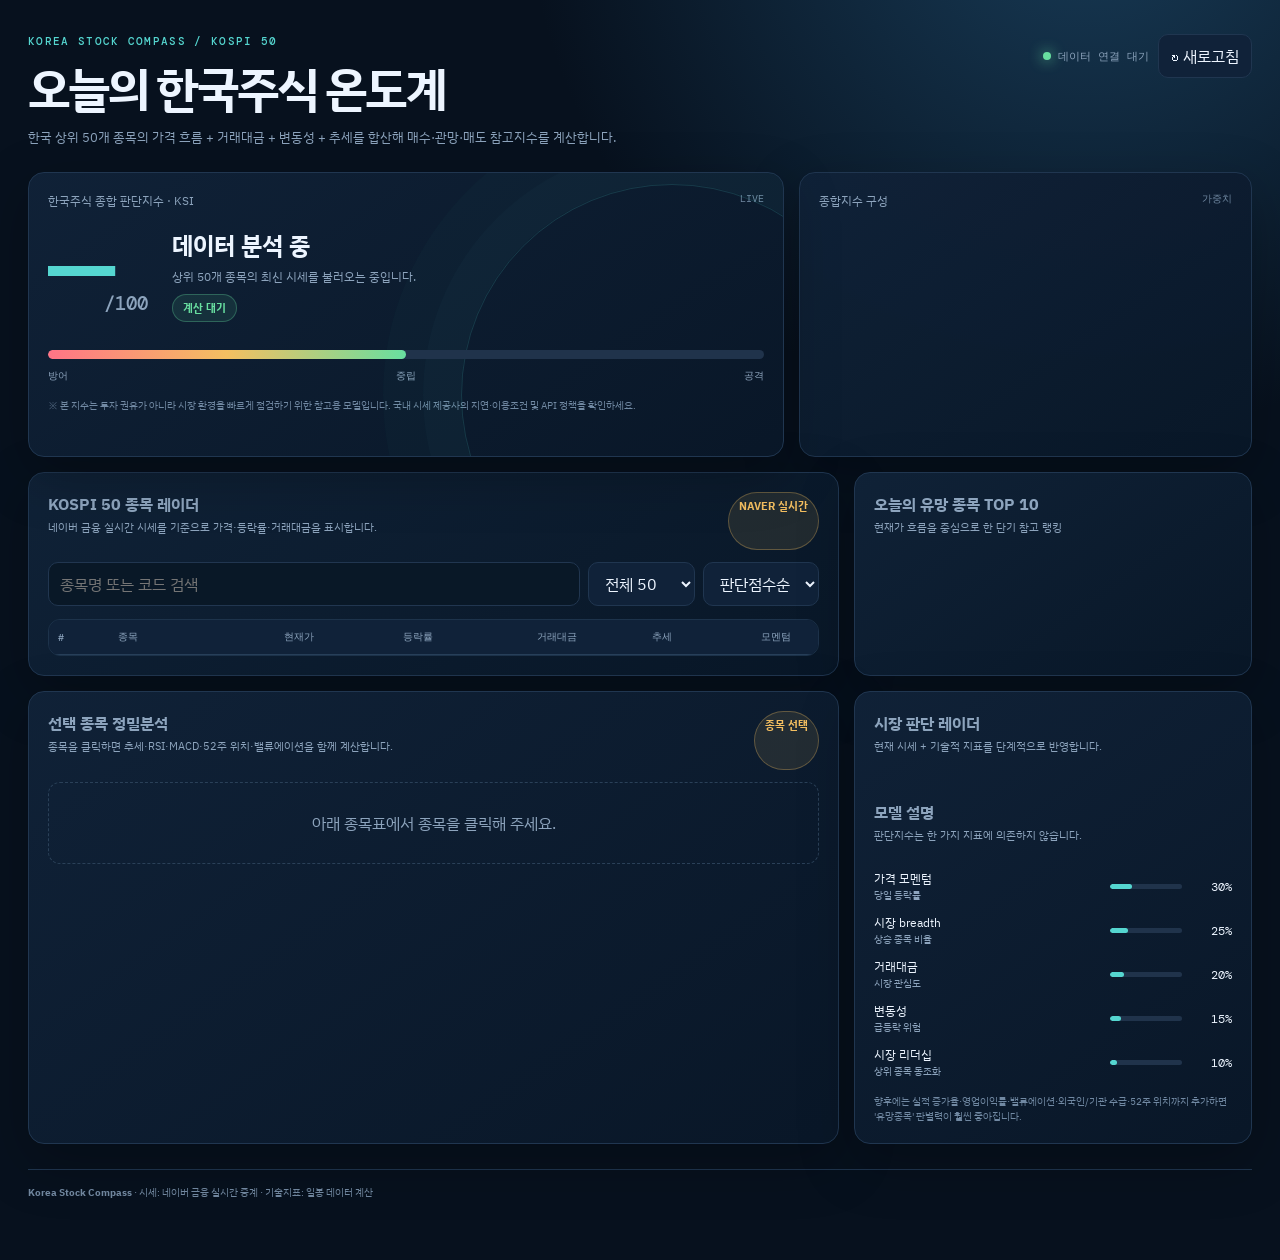
==== commit 79b86132: "Add files via upload" ====
--- a/index.html
+++ b/index.html
@@ -93,7 +93,7 @@
 <script>
 const $=s=>document.querySelector(s);
 const esc=s=>String(s??'').replace(/[&<>"']/g,m=>({'&':'&amp;','<':'&lt;','>':'&gt;','"':'&quot;',"'":'&#39;'}[m]));
-const API_BASE = localStorage.getItem('KSI_API_BASE') || './api';
+const API_BASE = (new URLSearchParams(location.search).get('api') || localStorage.getItem('KSI_API_BASE') || '').replace(/\/$/,'');
 const STOCKS=[
 ['005930','삼성전자'],['000660','SK하이닉스'],['373220','LG에너지솔루션'],['207940','삼성바이오로직스'],['005380','현대차'],
 ['068270','셀트리온'],['105560','KB금융'],['000270','기아'],['055550','신한지주'],['035420','NAVER'],
@@ -154,6 +154,7 @@
 }
 async function loadQuotes(){
  $('#status').textContent='시세 업데이트 중…';
+ if(!API_BASE){ $('#status').textContent='Worker 주소가 설정되지 않았습니다'; updateApiState(false); render(); return; }
  try{
    const codes=data.map(s=>s.code).join(',');
    const r=await fetch(`${API_BASE}/quotes?codes=${encodeURIComponent(codes)}`,{cache:'no-store'});
@@ -185,8 +186,14 @@
   $('#detail').innerHTML=`<div class="detail-head"><div><div class="detail-name">${esc(s.name)} <span class="ticker">${s.code}</span></div><div class="ticker">${m.exchange||'KOSPI'} · ${m.updatedAt||''}</div></div><div><span class="detail-price">${n(q.price)}원</span><span class="detail-change ${q.change>=0?'up':'down'}">${pct(q.change)}</span></div></div><div class="metrics"><div class="metric"><small>5일 수익률</small><b>${pct(m.ret5)}</b></div><div class="metric"><small>20일 수익률</small><b>${pct(m.ret20)}</b></div><div class="metric"><small>RSI(14)</small><b>${val(m.rsi14)}</b></div><div class="metric"><small>MACD</small><b>${m.macdSignal||'—'}</b></div><div class="metric"><small>MA5 / MA20</small><b>${n(m.ma5)} / ${n(m.ma20)}</b></div><div class="metric"><small>52주 위치</small><b>${m.week52Pos==null?'—':m.week52Pos.toFixed(0)+'%'}</b></div><div class="metric"><small>PER / PBR</small><b>${val(m.per)} / ${val(m.pbr)}</b></div><div class="metric"><small>외국인 보유율</small><b>${pct(m.foreignRate)}</b></div></div><div class="detail-grid" style="margin-top:14px"><div class="reason-list"><div class="reason"><span>추세</span><b>${m.trend||'—'}</b></div><div class="reason"><span>거래대금</span><b>${fmtAmt(q.amount)}</b></div><div class="reason"><span>밸류에이션</span><b>${m.valuation||'—'}</b></div><div class="reason"><span>종합 판단</span><b class="${c}">${a}</b></div></div><div class="reason-list"><div class="reason"><span>판단점수</span><b>${score}/100</b></div><div class="reason"><span>단기 모멘텀</span><b>${m.momentum||'—'}</b></div><div class="reason"><span>52주 고가 / 저가</span><b>${n(m.high52)} / ${n(m.low52)}</b></div><div class="reason"><span>분석 근거</span><b>${m.reason||'시세 데이터 부족'}</b></div></div></div>`;
  }catch(e){ $('#detailStatus').textContent='분석 실패'; $('#detailStatus').className='pill danger'; $('#detail').innerHTML='<div class="detail-empty">정밀분석 데이터를 불러오지 못했습니다. 기본 현재가 데이터는 계속 표시됩니다.</div>'; }
 }
+function updateApiState(ok,msg){ const el=$('#apiState'); if(ok){el.textContent=msg||'실시간 연결';el.className='pill';} else {el.textContent=msg||'연결 주소 필요';el.className='pill warn';} }
+function testApi(){ const base=$('#apiInput').value.trim().replace(/\/$/,''); if(!base){updateApiState(false,'주소를 입력하세요');return;} fetch(base+'/index',{cache:'no-store'}).then(r=>r.ok?r.json():Promise.reject(r.status)).then(j=>{localStorage.setItem('KSI_API_BASE',base);updateApiState(true,'Worker 연결 성공');$('#apiHelp').textContent='KOSPI '+(j?.item?.value??'—')+' · '+(j?.item?.change??'—')+'% 응답'; location.reload();}).catch(e=>{updateApiState(false,'Worker 연결 실패');$('#apiHelp').textContent='주소가 정확한지, Worker가 배포됐는지 확인하세요. 오류: '+e;}); }
+$('#apiInput').value=API_BASE;
+$('#saveApi').onclick=()=>{const base=$('#apiInput').value.trim().replace(/\/$/,''); if(!base){localStorage.removeItem('KSI_API_BASE');location.reload();return;} localStorage.setItem('KSI_API_BASE',base);location.reload();};
+$('#testApi').onclick=testApi;
+updateApiState(!!API_BASE, API_BASE?'설정됨':'연결 주소 필요');
 $('#refresh').onclick=loadQuotes;$('#search').oninput=render;$('#filter').onchange=render;$('#sort').onchange=render;
 render();loadQuotes();setInterval(loadQuotes,60000);
 </script>
 </body>
-</html>
+</html>
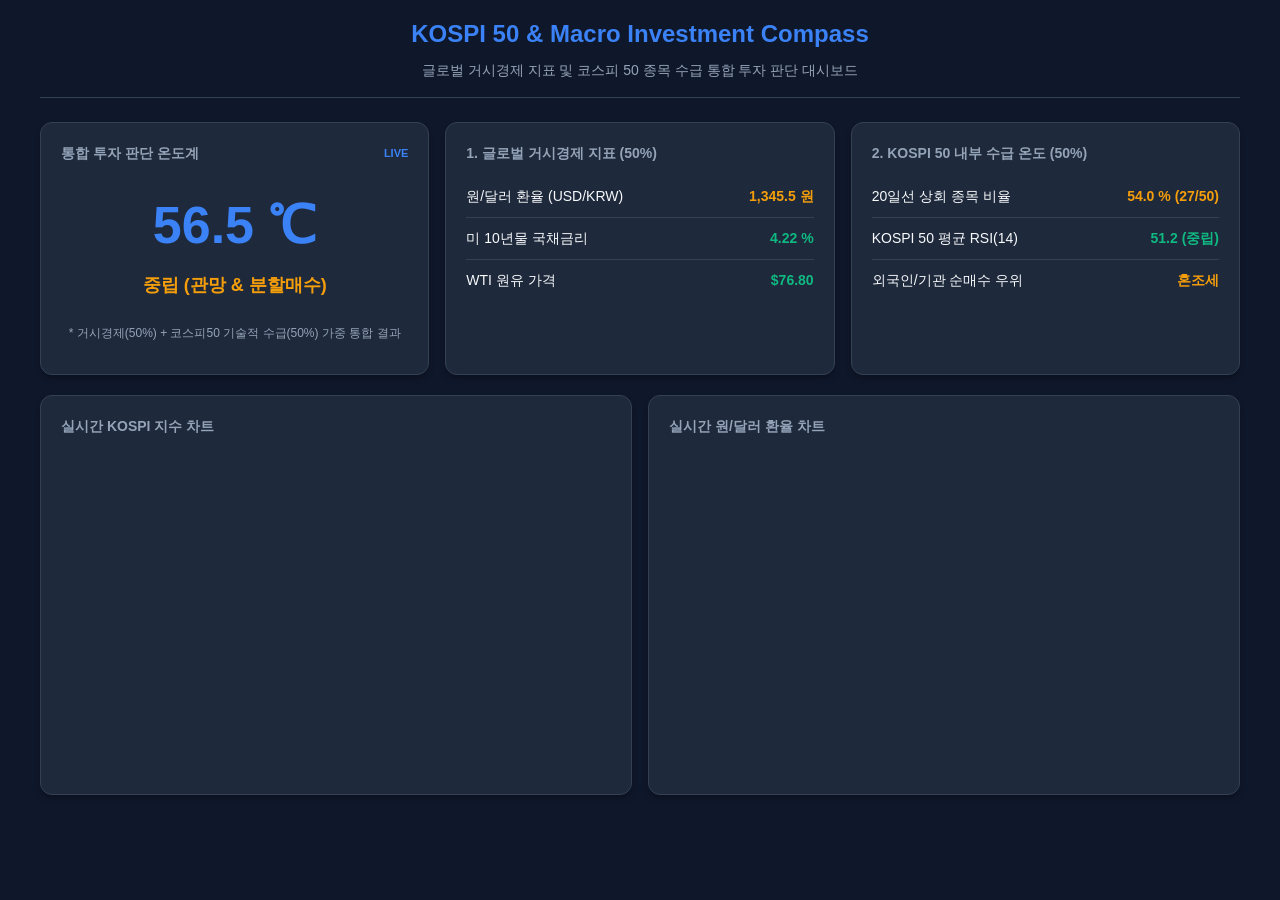
==== commit 9139abea: "Update index.html" ====
--- a/index.html
+++ b/index.html
@@ -1,199 +1,234 @@
-<!doctype html>
+<!DOCTYPE html>
 <html lang="ko">
 <head>
-<meta charset="utf-8">
-<meta name="viewport" content="width=device-width,initial-scale=1">
-<meta name="description" content="한국 상위 50개 종목 투자판단 참고용 실시간 대시보드">
-<title>KOSPI 50 · Korea Stock Compass</title>
-<link rel="preconnect" href="https://fonts.googleapis.com">
-<link rel="preconnect" href="https://fonts.gstatic.com" crossorigin>
-<link href="https://fonts.googleapis.com/css2?family=DM+Mono:wght@400;500&family=IBM+Plex+Sans+KR:wght@400;500;600;700&display=swap" rel="stylesheet">
-<style>
-:root{--bg:#07111e;--panel:#0d1b2d;--panel2:#11243b;--line:#203650;--text:#edf5ff;--muted:#8da4bd;--cyan:#55d6d0;--green:#68dfa0;--amber:#f4bf61;--red:#ff7486;--blue:#79a9ff;--shadow:0 18px 55px rgba(0,0,0,.25)}
-*{box-sizing:border-box}html{scroll-behavior:smooth}body{margin:0;background:radial-gradient(circle at 85% -10%,#183c58 0,transparent 32%),var(--bg);color:var(--text);font-family:'IBM Plex Sans KR',sans-serif;line-height:1.5}
-button,select,input{font:inherit;color:inherit}.wrap{max-width:1500px;margin:auto;padding:24px 28px 60px}
-header{display:flex;justify-content:space-between;gap:20px;align-items:flex-start;margin:10px 0 24px}.eyebrow{font:500 11px 'DM Mono';color:var(--cyan);letter-spacing:.12em}.brand{font-size:clamp(28px,4vw,48px);font-weight:700;letter-spacing:-.06em;margin:4px 0}.sub{color:var(--muted);font-size:13px}.top{display:flex;gap:9px;align-items:center}.status{color:var(--muted);font:11px 'DM Mono';display:flex;gap:7px;align-items:center}.dot{width:8px;height:8px;border-radius:50%;background:var(--green);box-shadow:0 0 14px var(--green)}.btn,.select{background:#102239;border:1px solid var(--line);border-radius:10px;padding:9px 12px;cursor:pointer}.btn:hover{border-color:var(--cyan)}
-.hero{display:grid;grid-template-columns:1.25fr .75fr;gap:15px;margin-bottom:15px}.card{background:linear-gradient(145deg,rgba(16,34,56,.96),rgba(9,23,40,.96));border:1px solid var(--line);border-radius:16px;box-shadow:var(--shadow);padding:19px}.hero-card{min-height:285px;position:relative;overflow:hidden}.hero-card:after{content:'';position:absolute;right:-100px;bottom:-150px;width:420px;height:420px;border:1px solid rgba(85,214,208,.16);border-radius:50%;box-shadow:0 0 0 38px rgba(85,214,208,.025),0 0 0 78px rgba(85,214,208,.018)}.label{display:flex;justify-content:space-between;color:var(--muted);font-size:12px;margin-bottom:12px}.signal{display:flex;align-items:end;gap:24px;position:relative;z-index:1}.score{font:500 clamp(68px,9vw,112px)/.9 'DM Mono';letter-spacing:-.1em;color:var(--cyan)}.score small{font-size:19px;color:var(--muted);letter-spacing:0}.signal-title{font-size:24px;font-weight:700}.signal-copy p{font-size:12px;color:var(--muted);margin:5px 0 8px}.pill{display:inline-flex;border-radius:999px;padding:5px 10px;font-size:11px;font-weight:700;color:var(--green);background:rgba(104,223,160,.1);border:1px solid rgba(104,223,160,.3)}.pill.warn{color:var(--amber);background:rgba(244,191,97,.1);border-color:rgba(244,191,97,.3)}.pill.danger{color:var(--red);background:rgba(255,116,134,.1);border-color:rgba(255,116,134,.3)}
-.meter{height:9px;background:#20334b;border-radius:99px;margin:28px 0 10px;overflow:hidden;position:relative;z-index:1}.meter i{display:block;height:100%;width:50%;background:linear-gradient(90deg,var(--red),var(--amber),var(--green));border-radius:99px;transition:.7s}.scale{display:flex;justify-content:space-between;color:var(--muted);font:10px 'DM Mono'}.note{color:#7189a3;font-size:10px;margin-top:15px}
-.factor-list{display:grid;gap:11px}.factor{display:grid;grid-template-columns:1fr 72px 42px;gap:8px;align-items:center;font-size:12px}.factor small{display:block;color:var(--muted);font-size:10px}.bar{height:5px;background:#20334b;border-radius:9px;overflow:hidden}.bar i{display:block;height:100%;border-radius:9px}.num{text-align:right;font:12px 'DM Mono'}
-.grid{display:grid;grid-template-columns:repeat(12,1fr);gap:15px}.span12{grid-column:span 12}.span8{grid-column:span 8}.span4{grid-column:span 4}.span6{grid-column:span 6}
-.section-title{font-size:16px;font-weight:700;margin:0}.section-note{font-size:11px;color:var(--muted);margin:3px 0 15px}.toolbar{display:flex;gap:8px;flex-wrap:wrap;margin-bottom:13px}.search{min-width:220px;flex:1;background:#091827;border:1px solid #213650;border-radius:10px;padding:9px 11px;outline:none}.search:focus{border-color:var(--cyan)}
-.table-wrap{overflow:auto;max-height:680px;border:1px solid #1d334b;border-radius:12px}.stock-table{width:100%;border-collapse:collapse;min-width:940px}.stock-table th{position:sticky;top:0;background:#102239;color:#8ea6bf;font:10px 'DM Mono';text-align:right;padding:10px 9px;border-bottom:1px solid #28405a;z-index:2}.stock-table th:first-child,.stock-table th:nth-child(2){text-align:left}.stock-table td{padding:10px 9px;border-bottom:1px solid rgba(32,54,80,.62);font-size:12px;text-align:right}.stock-table td:first-child,.stock-table td:nth-child(2){text-align:left}.stock-table tr:hover{background:rgba(85,214,208,.045)}.rank{color:#6f87a1;font:11px 'DM Mono'}.name{font-weight:700}.ticker{font:10px 'DM Mono';color:#7088a1}.price{font:500 13px 'DM Mono'}.chg.up,.up{color:var(--red)}.chg.down,.down{color:#62d6ff}.flat{color:var(--amber)}.score-cell{font:700 13px 'DM Mono'}.action{font-weight:700}.buy{color:var(--green)}.watch{color:var(--amber)}.sell{color:var(--red)}
-.badge{display:inline-flex;padding:3px 7px;border-radius:999px;font-size:10px;border:1px solid #2a425c}.bgreen{color:var(--green);border-color:rgba(104,223,160,.3);background:rgba(104,223,160,.08)}.bamber{color:var(--amber);border-color:rgba(244,191,97,.3);background:rgba(244,191,97,.08)}.bred{color:var(--red);border-color:rgba(255,116,134,.3);background:rgba(255,116,134,.08)}
-.rankings{display:grid;gap:8px}.rank-row{display:grid;grid-template-columns:28px 1fr 55px 68px;gap:8px;align-items:center;padding:9px 10px;background:rgba(7,18,31,.5);border:1px solid #1e344d;border-radius:10px}.rank-row .r{font:11px 'DM Mono';color:#7890a9}.rank-row .s{font:700 12px 'DM Mono';text-align:right}.rank-row .a{text-align:right;font-size:11px}
-.tv{height:430px;border-radius:11px;overflow:hidden;background:#081624}.footer{margin-top:25px;border-top:1px solid var(--line);padding-top:15px;color:#70869e;font-size:10px}.source a{color:#8eb0d4}
-.detail-empty{padding:28px;color:var(--muted);text-align:center;border:1px dashed #2a4058;border-radius:12px}.detail-grid{display:grid;grid-template-columns:1.2fr .8fr;gap:14px}.detail-head{display:flex;justify-content:space-between;align-items:end;margin-bottom:14px}.detail-name{font-size:22px;font-weight:800}.detail-price{font:600 28px 'DM Mono'}.detail-change{font:600 15px 'DM Mono';margin-left:8px}.metrics{display:grid;grid-template-columns:repeat(4,1fr);gap:9px}.metric{background:#0d2035;border:1px solid #1c3650;border-radius:11px;padding:11px}.metric b{display:block;font:700 16px 'DM Mono';margin-top:5px}.metric small{color:var(--muted);font-size:10px}.reason-list{display:grid;gap:8px}.reason{display:flex;justify-content:space-between;padding:10px 11px;background:#0d2035;border:1px solid #1c3650;border-radius:10px;font-size:12px}.reason b{font-family:'DM Mono'}.mini-grid{display:grid;grid-template-columns:1fr 1fr;gap:9px}.mini{background:#0d2035;border:1px solid #1c3650;border-radius:11px;padding:11px}.mini small{display:block;color:var(--muted);font-size:10px}.mini b{font:700 16px 'DM Mono';display:block;margin-top:5px}@media(max-width:700px){.metrics{grid-template-columns:1fr 1fr}.detail-grid{grid-template-columns:1fr}}@media(max-width:1000px){.hero{grid-template-columns:1fr}.span8,.span4,.span6{grid-column:span 12}}@media(max-width:600px){.wrap{padding:17px 12px 45px}header{display:block}.top{margin-top:12px;justify-content:space-between}.signal{gap:12px}.score{font-size:70px}.signal-title{font-size:19px}}
-</style>
+  <meta charset="UTF-8">
+  <meta name="viewport" content="width=device-width, initial-scale=1.0">
+  <title>KOSPI 50 & Global Macro Investment Compass</title>
+  <style>
+    :root {
+      --bg-color: #0f172a;
+      --card-bg: #1e293b;
+      --border-color: #334155;
+      --text-main: #f8fafc;
+      --text-sub: #94a3b8;
+      --accent-blue: #3b82f6;
+      --accent-green: #10b981;
+      --accent-yellow: #f59e0b;
+      --accent-red: #ef4444;
+    }
+
+    * { box-sizing: border-box; }
+
+    body {
+      font-family: -apple-system, BlinkMacSystemFont, "Segoe UI", Roboto, sans-serif;
+      background-color: var(--bg-color);
+      color: var(--text-main);
+      margin: 0;
+      padding: 16px;
+      line-height: 1.5;
+    }
+
+    .container {
+      max-width: 1200px;
+      margin: 0 auto;
+    }
+
+    .header {
+      text-align: center;
+      margin-bottom: 24px;
+      border-bottom: 1px solid var(--border-color);
+      padding-bottom: 16px;
+    }
+
+    .header h1 {
+      margin: 0 0 8px 0;
+      font-size: 24px;
+      color: var(--accent-blue);
+    }
+
+    .header p {
+      margin: 0;
+      font-size: 14px;
+      color: var(--text-sub);
+    }
+
+    .grid-main {
+      display: grid;
+      grid-template-columns: repeat(auto-fit, minmax(300px, 1fr));
+      gap: 16px;
+      margin-bottom: 20px;
+    }
+
+    .card {
+      background-color: var(--card-bg);
+      border: 1px solid var(--border-color);
+      border-radius: 12px;
+      padding: 20px;
+      box-shadow: 0 4px 6px -1px rgba(0, 0, 0, 0.3);
+    }
+
+    .card-title {
+      font-size: 14px;
+      font-weight: 600;
+      color: var(--text-sub);
+      margin-bottom: 12px;
+      display: flex;
+      justify-content: space-between;
+      align-items: center;
+    }
+
+    .temp-display {
+      text-align: center;
+      padding: 10px 0;
+    }
+
+    .temp-value {
+      font-size: 52px;
+      font-weight: 800;
+      color: var(--accent-blue);
+    }
+
+    .temp-status {
+      font-size: 18px;
+      font-weight: 700;
+      margin-top: 8px;
+      color: var(--accent-yellow);
+    }
+
+    .metric-row {
+      display: flex;
+      justify-content: space-between;
+      align-items: center;
+      padding: 10px 0;
+      border-bottom: 1px solid var(--border-color);
+      font-size: 14px;
+    }
+
+    .metric-row:last-child {
+      border-bottom: none;
+    }
+
+    .tag-good { color: var(--accent-green); font-weight: bold; }
+    .tag-warn { color: var(--accent-yellow); font-weight: bold; }
+    .tag-danger { color: var(--accent-red); font-weight: bold; }
+
+    .widget-grid {
+      display: grid;
+      grid-template-columns: repeat(auto-fit, minmax(320px, 1fr));
+      gap: 16px;
+    }
+
+    .widget-card {
+      height: 400px;
+    }
+
+    @media (max-width: 600px) {
+      body { padding: 10px; }
+      .temp-value { font-size: 40px; }
+    }
+  </style>
 </head>
 <body>
-<div class="wrap">
-<header>
-  <div>
-    <div class="eyebrow">KOREA STOCK COMPASS / KOSPI 50</div>
-    <div class="brand">오늘의 한국주식 온도계</div>
-    <div class="sub">한국 상위 50개 종목의 가격 흐름 + 거래대금 + 변동성 + 추세를 합산해 매수·관망·매도 참고지수를 계산합니다.</div>
+
+  <div class="container">
+    <!-- Header -->
+    <div class="header">
+      <h1>KOSPI 50 & Macro Investment Compass</h1>
+      <p>글로벌 거시경제 지표 및 코스피 50 종목 수급 통합 투자 판단 대시보드</p>
+    </div>
+
+    <!-- Main Dashboard Grid -->
+    <div class="grid-main">
+      <!-- Card 1: Integrated Compass -->
+      <div class="card">
+        <div class="card-title">
+          <span>통합 투자 판단 온도계</span>
+          <span style="font-size: 11px; color: var(--accent-blue); font-weight: bold;">LIVE</span>
+        </div>
+        <div class="temp-display">
+          <div class="temp-value" id="overall-temp">56.5 ℃</div>
+          <div class="temp-status" id="overall-status">중립 (관망 & 분할매수)</div>
+        </div>
+        <p style="font-size: 12px; color: var(--text-sub); text-align: center; margin-top: 15px;">
+          * 거시경제(50%) + 코스피50 기술적 수급(50%) 가중 통합 결과
+        </p>
+      </div>
+
+      <!-- Card 2: Macro Monitor -->
+      <div class="card">
+        <div class="card-title"><span>1. 글로벌 거시경제 지표 (50%)</span></div>
+        <div class="metric-row">
+          <span>원/달러 환율 (USD/KRW)</span>
+          <span class="tag-warn" id="fx-val">1,345.5 원</span>
+        </div>
+        <div class="metric-row">
+          <span>미 10년물 국채금리</span>
+          <span class="tag-good" id="us10y-val">4.22 %</span>
+        </div>
+        <div class="metric-row">
+          <span>WTI 원유 가격</span>
+          <span class="tag-good" id="wti-val">$76.80</span>
+        </div>
+      </div>
+
+      <!-- Card 3: KOSPI50 Heat Monitor -->
+      <div class="card">
+        <div class="card-title"><span>2. KOSPI 50 내부 수급 온도 (50%)</span></div>
+        <div class="metric-row">
+          <span>20일선 상회 종목 비율</span>
+          <span class="tag-warn" id="ma20-ratio">54.0 % (27/50)</span>
+        </div>
+        <div class="metric-row">
+          <span>KOSPI 50 평균 RSI(14)</span>
+          <span class="tag-good" id="rsi-val">51.2 (중립)</span>
+        </div>
+        <div class="metric-row">
+          <span>외국인/기관 순매수 우위</span>
+          <span class="tag-warn" id="flow-val">혼조세</span>
+        </div>
+      </div>
+    </div>
+
+    <!-- TradingView Widgets Grid -->
+    <div class="widget-grid">
+      <!-- Chart 1: KOSPI Index -->
+      <div class="card widget-card">
+        <div class="card-title"><span>실시간 KOSPI 지수 차트</span></div>
+        <div id="tv-kospi" style="height: 340px;"></div>
+      </div>
+
+      <!-- Chart 2: USD/KRW Chart -->
+      <div class="card widget-card">
+        <div class="card-title"><span>실시간 원/달러 환율 차트</span></div>
+        <div id="tv-usdkrw" style="height: 340px;"></div>
+      </div>
+    </div>
   </div>
-  <div class="top"><div class="status"><i class="dot"></i><span id="status">데이터 연결 대기</span></div><button class="btn" id="refresh">↻ 새로고침</button></div>
-</header>
-
-<section class="hero">
-  <div class="card hero-card">
-    <div class="label"><span>한국주식 종합 판단지수 · KSI</span><span id="time" class="ticker">LIVE</span></div>
-    <div class="signal"><div id="overall" class="score">—<small>/100</small></div><div><div id="overallTitle" class="signal-title">데이터 분석 중</div><div id="overallText" class="signal-copy"><p>상위 50개 종목의 최신 시세를 불러오는 중입니다.</p></div><span id="overallPill" class="pill">계산 대기</span></div></div>
-    <div class="meter"><i id="meter"></i></div>
-    <div class="scale"><span>방어</span><span>중립</span><span>공격</span></div>
-    <div class="note">※ 본 지수는 투자 권유가 아니라 시장 환경을 빠르게 점검하기 위한 참고용 모델입니다. 국내 시세 제공사의 지연·이용조건 및 API 정책을 확인하세요.</div>
-  </div>
-  <div class="card">
-    <div class="label"><span>종합지수 구성</span><span class="ticker">가중치</span></div>
-    <div id="factors" class="factor-list"></div>
-  </div>
-</section>
-
-<main class="grid">
-<section class="card span8">
-  <div class="label"><div><h2 class="section-title">KOSPI 50 종목 레이더</h2><p class="section-note">네이버 금융 실시간 시세를 기준으로 가격·등락률·거래대금을 표시합니다.</p></div><span id="dataSource" class="pill warn">NAVER 실시간</span></div>
-  <div class="toolbar">
-    <input id="search" class="search" placeholder="종목명 또는 코드 검색">
-    <select id="filter" class="select"><option value="all">전체 50</option><option value="buy">매수우위</option><option value="watch">관망</option><option value="sell">매도·방어</option></select>
-    <select id="sort" class="select"><option value="score">판단점수순</option><option value="chg">등락률순</option><option value="name">이름순</option><option value="rank">시총순</option></select>
-  </div>
-  <div class="table-wrap"><table class="stock-table"><thead><tr><th>#</th><th>종목</th><th>현재가</th><th>등락률</th><th>거래대금</th><th>추세</th><th>모멘텀</th><th>판단</th><th>액션</th></tr></thead><tbody id="rows"></tbody></table></div>
-</section>
-
-<section class="card span4">
-  <div class="label"><div><h2 class="section-title">오늘의 유망 종목 TOP 10</h2><p class="section-note">현재가 흐름을 중심으로 한 단기 참고 랭킹</p></div></div>
-  <div id="rankings" class="rankings"></div>
-</section>
-
-<section class="card span8">
-  <div class="label"><div><h2 class="section-title">선택 종목 정밀분석</h2><p class="section-note">종목을 클릭하면 추세·RSI·MACD·52주 위치·밸류에이션을 함께 계산합니다.</p></div><span id="detailStatus" class="pill warn">종목 선택</span></div>
-  <div id="detail" class="detail-empty">아래 종목표에서 종목을 클릭해 주세요.</div>
-</section>
-
-<section class="card span4">
-  <div class="label"><div><h2 class="section-title">시장 판단 레이더</h2><p class="section-note">현재 시세 + 기술적 지표를 단계적으로 반영합니다.</p></div></div>
-  <div id="marketMini" class="mini-grid"></div>
-  <div class="label" style="margin-top:18px"><div><h2 class="section-title">모델 설명</h2><p class="section-note">판단지수는 한 가지 지표에 의존하지 않습니다.</p></div></div>
-  <div class="factor-list">
-    <div class="factor"><span>가격 모멘텀<small>당일 등락률</small></span><span class="bar"><i style="width:30%;background:var(--cyan)"></i></span><span class="num">30%</span></div>
-    <div class="factor"><span>시장 breadth<small>상승 종목 비율</small></span><span class="bar"><i style="width:25%;background:var(--cyan)"></i></span><span class="num">25%</span></div>
-    <div class="factor"><span>거래대금<small>시장 관심도</small></span><span class="bar"><i style="width:20%;background:var(--cyan)"></i></span><span class="num">20%</span></div>
-    <div class="factor"><span>변동성<small>급등락 위험</small></span><span class="bar"><i style="width:15%;background:var(--cyan)"></i></span><span class="num">15%</span></div>
-    <div class="factor"><span>시장 리더십<small>상위 종목 동조화</small></span><span class="bar"><i style="width:10%;background:var(--cyan)"></i></span><span class="num">10%</span></div>
-  </div>
-  <div class="note">향후에는 실적 증가율·영업이익률·밸류에이션·외국인/기관 수급·52주 위치까지 추가하면 '유망종목' 판별력이 훨씬 좋아집니다.</div>
-</section>
-</main>
-<footer class="footer">
-  <b>Korea Stock Compass</b> · 시세: 네이버 금융 실시간 중계 · 기술지표: 일봉 데이터 계산
-</footer>
-</div>
-
-<script>
-const $=s=>document.querySelector(s);
-const esc=s=>String(s??'').replace(/[&<>"']/g,m=>({'&':'&amp;','<':'&lt;','>':'&gt;','"':'&quot;',"'":'&#39;'}[m]));
-const API_BASE = (new URLSearchParams(location.search).get('api') || localStorage.getItem('KSI_API_BASE') || '').replace(/\/$/,'');
-const STOCKS=[
-['005930','삼성전자'],['000660','SK하이닉스'],['373220','LG에너지솔루션'],['207940','삼성바이오로직스'],['005380','현대차'],
-['068270','셀트리온'],['105560','KB금융'],['000270','기아'],['055550','신한지주'],['035420','NAVER'],
-['012330','현대모비스'],['028260','삼성물산'],['006400','삼성SDI'],['086790','하나금융지주'],['051910','LG화학'],
-['032830','삼성생명'],['066570','LG전자'],['003550','LG'],['034730','SK'],['096770','SK이노베이션'],
-['000810','삼성화재'],['033780','KT&G'],['017670','SK텔레콤'],['030200','KT'],['034020','두산에너빌리티'],
-['015760','한국전력'],['009150','삼성전기'],['010130','고려아연'],['011200','HMM'],['018260','삼성에스디에스'],
-['009540','HD한국조선해양'],['329180','HD현대중공업'],['267260','HD현대일렉트릭'],['010140','삼성중공업'],['028050','삼성엔지니어링'],
-['003490','대한항공'],['047050','포스코인터내셔널'],['005490','POSCO홀딩스'],['010950','S-Oil'],['011170','롯데케미칼'],
-['036570','엔씨소프트'],['251270','넷마블'],['035720','카카오'],['035250','강원랜드'],['004020','현대제철'],
-['000100','유한양행'],['088350','한화생명'],['000720','현대건설'],['161390','한국타이어앤테크놀로지'],['009830','한화솔루션']
-];
-let data=STOCKS.map((x,i)=>({code:x[0],name:x[1],rank:i+1,price:null,change:null,amount:null,score:null}));
-
-function calcScore(s){
-  const ch=Number(s.change)||0;
-  const momentum=Math.max(0,Math.min(100,50+ch*8));
-  const trend=Math.max(0,Math.min(100,50+ch*5));
-  const liquidity=s.amount?Math.max(25,Math.min(100,35+Math.log10(Math.max(1,s.amount))*8)):50;
-  return Math.round(momentum*.45+trend*.25+liquidity*.15+50*.15);
-}
-function action(score){return score>=68?'매수우위':score<=38?'매도·방어':'관망'}
-function cls(a){return a==='매수우위'?'buy':a==='매도·방어'?'sell':'watch'}
-function fmtPrice(v){return v==null?'—':Number(v).toLocaleString('ko-KR')}
-function fmtPct(v){if(v==null)return '—';return `${v>0?'+':''}${Number(v).toFixed(2)}%`}
-function fmtAmt(v){if(v==null)return '—';const n=Number(v);if(n>=1e12)return (n/1e12).toFixed(1)+'조';if(n>=1e8)return (n/1e8).toFixed(0)+'억';return n.toLocaleString('ko-KR')}
-
-function render(){
- const q=$('#search').value.trim().toLowerCase(), f=$('#filter').value, so=$('#sort').value;
- let arr=data.filter(s=>(!q||s.name.toLowerCase().includes(q)||s.code.includes(q)));
- arr.forEach(s=>s.score=calcScore(s));
- if(f!=='all')arr=arr.filter(s=>cls(action(s.score))===f);
- arr.sort((a,b)=>so==='chg'?(b.change||-999)-(a.change||-999):so==='name'?a.name.localeCompare(b.name,'ko'):so==='rank'?a.rank-b.rank:(b.score||0)-(a.score||0));
- $('#rows').innerHTML=arr.map(s=>{
-  const a=action(s.score), c=cls(a);
-  return `<tr data-code="${s.code}" class="stock-row"><td class="rank">${s.rank}</td><td><div class="name">${esc(s.name)}</div><div class="ticker">${s.code}</div></td><td class="price">${fmtPrice(s.price)}</td><td class="chg ${s.change>0?'up':s.change<0?'down':'flat'}">${fmtPct(s.change)}</td><td>${fmtAmt(s.amount)}</td><td>${s.change==null?'—':(s.change>=1?'강함':s.change<=-1?'약함':'중립')}</td><td>${s.change==null?'—':(s.change>=2?'상승':s.change<=-2?'하락':'혼조')}</td><td class="score-cell ${c}">${s.score}</td><td class="action ${c}">${a}</td></tr>`;
- }).join('')||'<tr><td colspan="9" style="text-align:center;padding:25px;color:#8da4bd">조건에 맞는 종목이 없습니다.</td></tr>';
- document.querySelectorAll('.stock-row').forEach(r=>r.onclick=()=>loadDetail(r.dataset.code));
-
- const top=[...data].sort((a,b)=>(b.score||0)-(a.score||0)).slice(0,10);
- $('#rankings').innerHTML=top.map((s,i)=>`<div class="rank-row"><span class="r">${String(i+1).padStart(2,'0')}</span><span><b>${esc(s.name)}</b><small class="ticker"> ${s.code}</small></span><span class="s">${s.score??'—'}</span><span class="a ${cls(action(s.score||50))}">${action(s.score||50)}</span></div>`).join('');
-
- const valid=data.filter(s=>s.change!=null), avg=valid.length?valid.reduce((a,s)=>a+s.change,0)/valid.length:0, up=valid.filter(s=>s.change>0).length;
- const breadth=valid.length?up/valid.length*100:50, overall=Math.round(Math.max(0,Math.min(100,50+avg*7+(breadth-50)*.45)));
- $('#overall').innerHTML=`${valid.length?overall:'—'}<small>/100</small>`;$('#meter').style.width=(valid.length?overall:50)+'%';
- const title=overall>=68?'공격적 매수 환경':overall<=38?'방어·관망 환경':'중립 · 종목 선별';
- $('#overallTitle').textContent=valid.length?title:'데이터 연결 대기';
- $('#overallText').innerHTML=valid.length?`<p>상승 ${up} / ${valid.length} · 평균 등락률 ${fmtPct(avg)}</p>`:'<p>API 프록시를 연결하면 자동 계산됩니다.</p>';
- const pill=$('#overallPill');pill.textContent=valid.length?(overall>=68?'위험선호':overall<=38?'위험회피':'중립'):'계산 대기';pill.className='pill '+(overall<=38?'danger':overall<68?'warn':'');
- $('#factors').innerHTML=[
-  ['시장 breadth','상승 종목 비율',breadth,25],
-  ['가격 모멘텀','50종목 평균 등락',Math.max(0,Math.min(100,50+avg*8)),30],
-  ['거래대금','유동성/관심도',valid.length?65:50,20],
-  ['변동성','급등락 위험',valid.length?Math.max(0,100-Math.abs(avg)*18):50,15],
-  ['리더십','상위 종목 동조화',valid.length?60:50,10]
- ].map(x=>`<div class="factor"><span>${x[0]}<small>${x[1]} · ${x[3]}%</small></span><span class="bar"><i style="width:${x[2]}%;background:${x[2]>=65?'var(--green)':x[2]<=40?'var(--red)':'var(--amber)'}"></i></span><span class="num">${Math.round(x[2])}</span></div>`).join('');
- $('#marketMini').innerHTML=`<div class="mini"><small>상승 종목</small><b>${valid.length?up+' / '+valid.length:'—'}</b></div><div class="mini"><small>평균 등락률</small><b>${valid.length?fmtPct(avg):'—'}</b></div><div class="mini"><small>시장 분위기</small><b>${valid.length?(breadth>=65?'강세':breadth<=35?'약세':'혼조'):'—'}</b></div><div class="mini"><small>데이터 상태</small><b>${valid.length?'LIVE':'대기'}</b></div>`;
-}
-async function loadQuotes(){
- $('#status').textContent='시세 업데이트 중…';
- if(!API_BASE){ $('#status').textContent='Worker 주소가 설정되지 않았습니다'; updateApiState(false); render(); return; }
- try{
-   const codes=data.map(s=>s.code).join(',');
-   const r=await fetch(`${API_BASE}/quotes?codes=${encodeURIComponent(codes)}`,{cache:'no-store'});
-   if(!r.ok)throw Error(r.status);
-   const j=await r.json();
-   const map=new Map((j.items||[]).map(x=>[String(x.code),x]));
-   data.forEach(s=>{const q=map.get(s.code);if(q){s.price=q.price;s.change=q.change;s.amount=q.amount;}});
-   $('#dataSource').textContent=j.source||'NAVER PROXY';
-   $('#status').textContent='네이버 실시간 연결';
- }catch(e){
-   $('#status').textContent='시세 API 연결 실패 · 실제값만 표시';
-   data.forEach(s=>{s.price=null;s.change=null;s.amount=null});
- }
- render();$('#time').textContent=new Date().toLocaleTimeString('ko-KR',{hour:'2-digit',minute:'2-digit',second:'2-digit'});
-}
-async function loadDetail(code){
- const s=data.find(x=>x.code===code); if(!s)return;
- $('#detailStatus').textContent=`${s.name} 분석 중`;
- $('#detail').innerHTML='<div class="detail-empty">기술지표와 밸류에이션을 계산하는 중입니다…</div>';
- try{
-  const r=await fetch(`${API_BASE}/detail?code=${code}`,{cache:'no-store'}); if(!r.ok)throw Error(r.status);
-  const j=await r.json(); const q=j.quote||s, m=j.metrics||{};
-  const score=j.score??s.score??50, a=action(score), c=cls(a);
-  $('#detailStatus').textContent=`${a} · ${score}점`;
-  $('#detailStatus').className='pill '+(c==='sell'?'danger':c==='watch'?'warn':'');
-  const pct=v=>v==null?'—':(Number(v)>0?'+':'')+Number(v).toFixed(2)+'%';
-  const n=v=>v==null?'—':Number(v).toLocaleString('ko-KR');
-  const val=v=>v==null?'—':Number(v).toFixed(2);
-  $('#detail').innerHTML=`<div class="detail-head"><div><div class="detail-name">${esc(s.name)} <span class="ticker">${s.code}</span></div><div class="ticker">${m.exchange||'KOSPI'} · ${m.updatedAt||''}</div></div><div><span class="detail-price">${n(q.price)}원</span><span class="detail-change ${q.change>=0?'up':'down'}">${pct(q.change)}</span></div></div><div class="metrics"><div class="metric"><small>5일 수익률</small><b>${pct(m.ret5)}</b></div><div class="metric"><small>20일 수익률</small><b>${pct(m.ret20)}</b></div><div class="metric"><small>RSI(14)</small><b>${val(m.rsi14)}</b></div><div class="metric"><small>MACD</small><b>${m.macdSignal||'—'}</b></div><div class="metric"><small>MA5 / MA20</small><b>${n(m.ma5)} / ${n(m.ma20)}</b></div><div class="metric"><small>52주 위치</small><b>${m.week52Pos==null?'—':m.week52Pos.toFixed(0)+'%'}</b></div><div class="metric"><small>PER / PBR</small><b>${val(m.per)} / ${val(m.pbr)}</b></div><div class="metric"><small>외국인 보유율</small><b>${pct(m.foreignRate)}</b></div></div><div class="detail-grid" style="margin-top:14px"><div class="reason-list"><div class="reason"><span>추세</span><b>${m.trend||'—'}</b></div><div class="reason"><span>거래대금</span><b>${fmtAmt(q.amount)}</b></div><div class="reason"><span>밸류에이션</span><b>${m.valuation||'—'}</b></div><div class="reason"><span>종합 판단</span><b class="${c}">${a}</b></div></div><div class="reason-list"><div class="reason"><span>판단점수</span><b>${score}/100</b></div><div class="reason"><span>단기 모멘텀</span><b>${m.momentum||'—'}</b></div><div class="reason"><span>52주 고가 / 저가</span><b>${n(m.high52)} / ${n(m.low52)}</b></div><div class="reason"><span>분석 근거</span><b>${m.reason||'시세 데이터 부족'}</b></div></div></div>`;
- }catch(e){ $('#detailStatus').textContent='분석 실패'; $('#detailStatus').className='pill danger'; $('#detail').innerHTML='<div class="detail-empty">정밀분석 데이터를 불러오지 못했습니다. 기본 현재가 데이터는 계속 표시됩니다.</div>'; }
-}
-function updateApiState(ok,msg){ const el=$('#apiState'); if(ok){el.textContent=msg||'실시간 연결';el.className='pill';} else {el.textContent=msg||'연결 주소 필요';el.className='pill warn';} }
-function testApi(){ const base=$('#apiInput').value.trim().replace(/\/$/,''); if(!base){updateApiState(false,'주소를 입력하세요');return;} fetch(base+'/index',{cache:'no-store'}).then(r=>r.ok?r.json():Promise.reject(r.status)).then(j=>{localStorage.setItem('KSI_API_BASE',base);updateApiState(true,'Worker 연결 성공');$('#apiHelp').textContent='KOSPI '+(j?.item?.value??'—')+' · '+(j?.item?.change??'—')+'% 응답'; location.reload();}).catch(e=>{updateApiState(false,'Worker 연결 실패');$('#apiHelp').textContent='주소가 정확한지, Worker가 배포됐는지 확인하세요. 오류: '+e;}); }
-$('#apiInput').value=API_BASE;
-$('#saveApi').onclick=()=>{const base=$('#apiInput').value.trim().replace(/\/$/,''); if(!base){localStorage.removeItem('KSI_API_BASE');location.reload();return;} localStorage.setItem('KSI_API_BASE',base);location.reload();};
-$('#testApi').onclick=testApi;
-updateApiState(!!API_BASE, API_BASE?'설정됨':'연결 주소 필요');
-$('#refresh').onclick=loadQuotes;$('#search').oninput=render;$('#filter').onchange=render;$('#sort').onchange=render;
-render();loadQuotes();setInterval(loadQuotes,60000);
-</script>
+
+  <!-- TradingView Script Loading -->
+  <script type="text/javascript" src="https://s3.tradingview.com/tv.js"></script>
+  <script type="text/javascript">
+    new TradingView.widget({
+      "autosize": true,
+      "symbol": "KRX:KOSPI",
+      "interval": "D",
+      "timezone": "Asia/Seoul",
+      "theme": "dark",
+      "style": "1",
+      "locale": "kr",
+      "container_id": "tv-kospi"
+    });
+
+    new TradingView.widget({
+      "autosize": true,
+      "symbol": "FX_IDC:USDKRW",
+      "interval": "D",
+      "timezone": "Asia/Seoul",
+      "theme": "dark",
+      "style": "1",
+      "locale": "kr",
+      "container_id": "tv-usdkrw"
+    });
+  </script>
 </body>
-</html>+</html>
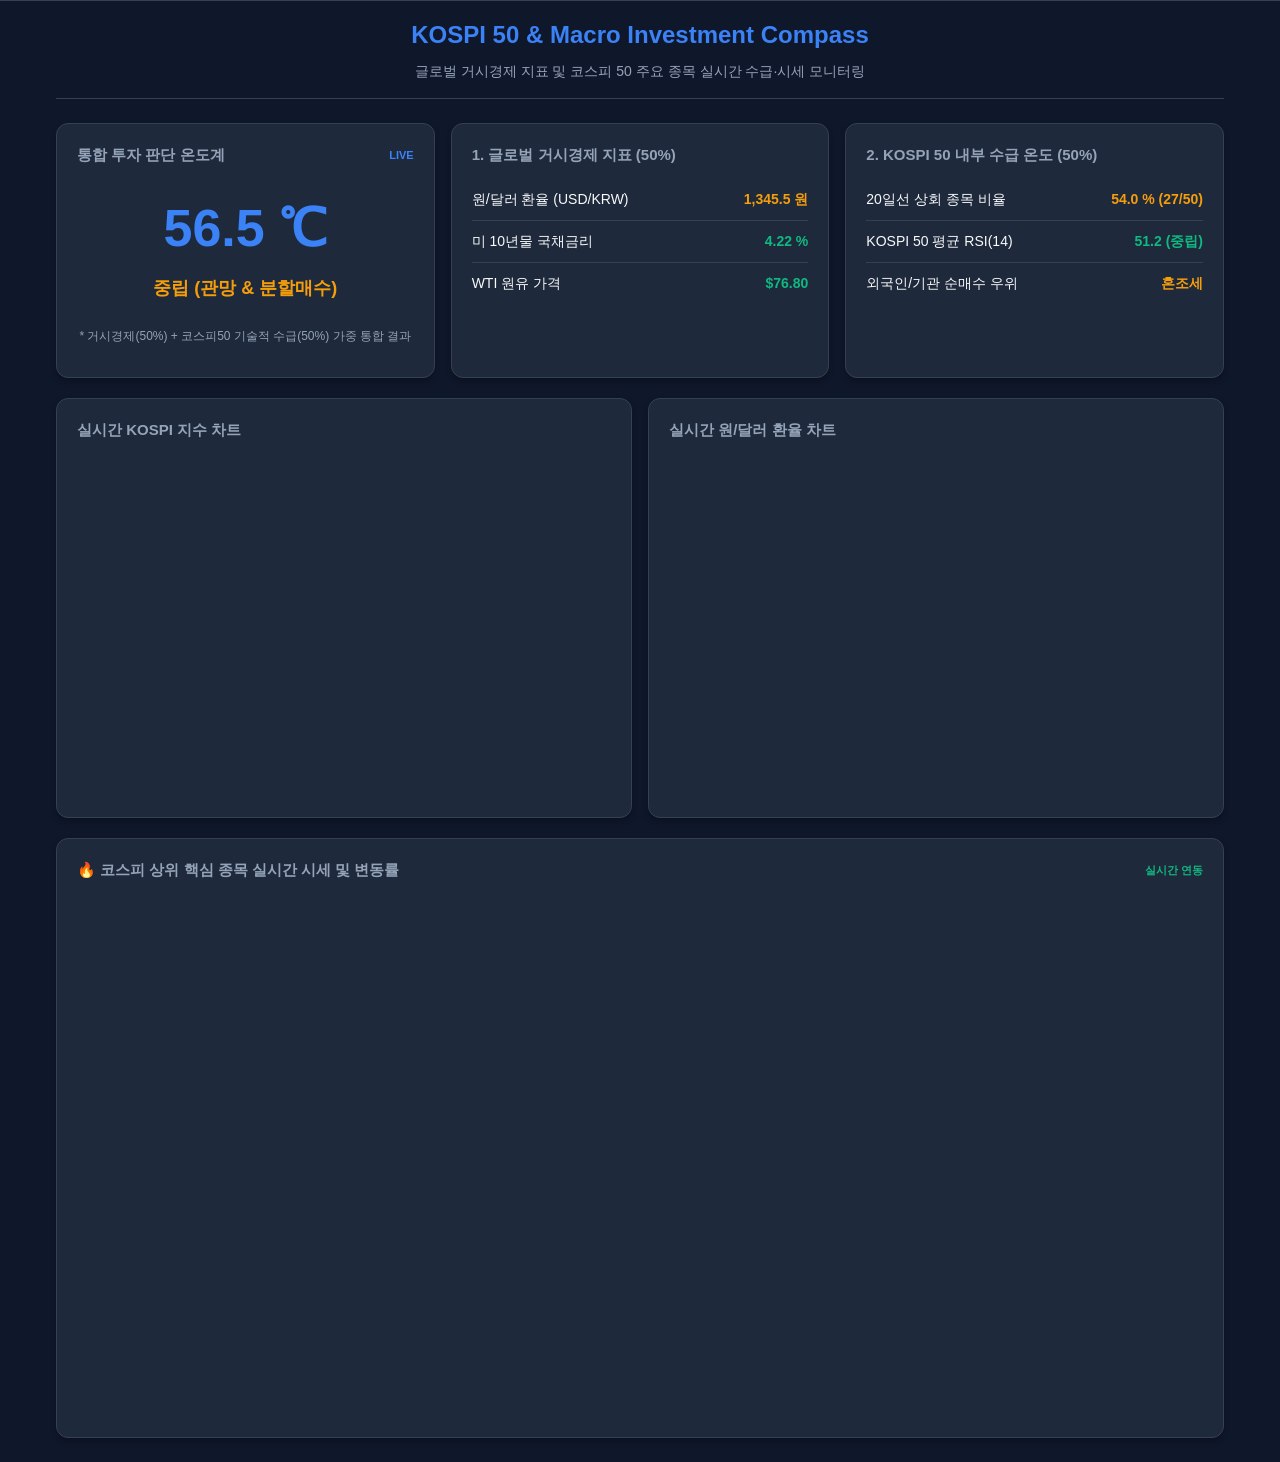
==== commit f793c4f0: "Update index.html" ====
--- a/index.html
+++ b/index.html
@@ -24,13 +24,22 @@
       background-color: var(--bg-color);
       color: var(--text-main);
       margin: 0;
-      padding: 16px;
+      padding: 0 0 24px 0;
       line-height: 1.5;
+    }
+
+    /* 실시간 티커 전용 스타일 */
+    .ticker-container {
+      width: 100%;
+      background-color: #131722;
+      border-bottom: 1px solid var(--border-color);
+      margin-bottom: 16px;
     }
 
     .container {
       max-width: 1200px;
       margin: 0 auto;
+      padding: 0 16px;
     }
 
     .header {
@@ -68,7 +77,7 @@
     }
 
     .card-title {
-      font-size: 14px;
+      font-size: 15px;
       font-weight: 600;
       color: var(--text-sub);
       margin-bottom: 12px;
@@ -116,25 +125,58 @@
       display: grid;
       grid-template-columns: repeat(auto-fit, minmax(320px, 1fr));
       gap: 16px;
+      margin-bottom: 20px;
     }
 
     .widget-card {
-      height: 400px;
+      height: 420px;
+    }
+
+    .table-card {
+      margin-top: 20px;
+      height: 600px;
     }
 
     @media (max-width: 600px) {
-      body { padding: 10px; }
+      body { padding-bottom: 16px; }
       .temp-value { font-size: 40px; }
+      .table-card { height: 500px; }
     }
   </style>
 </head>
 <body>
+
+  <!-- 0. Top Real-time Ticker Tape -->
+  <div class="ticker-container">
+    <div class="tradingview-widget-container">
+      <div class="tradingview-widget-container__widget"></div>
+      <script type="text/javascript" src="https://s3.tradingview.com/external-embedding/embed-widget-ticker-tape.js" async>
+      {
+        "symbols": [
+          {"proName": "KRX:KOSPI", "title": "KOSPI 지수"},
+          {"proName": "FX_IDC:USDKRW", "title": "원/달러 환율"},
+          {"description": "삼성전자", "proName": "KRX:005930"},
+          {"description": "SK하이닉스", "proName": "KRX:000660"},
+          {"description": "LG에너지솔루션", "proName": "KRX:373220"},
+          {"description": "삼성바이오로직스", "proName": "KRX:207940"},
+          {"description": "현대차", "proName": "KRX:005380"},
+          {"description": "기아", "proName": "KRX:000270"}
+        ],
+        "showSymbolLogo": true,
+        "colorTheme": "dark",
+        "isTransparent": true,
+        "displayMode": "adaptive",
+        "locale": "kr"
+      }
+      </script>
+    </div>
+  </div>
 
   <div class="container">
     <!-- Header -->
     <div class="header">
       <h1>KOSPI 50 & Macro Investment Compass</h1>
-      <p>글로벌 거시경제 지표 및 코스피 50 종목 수급 통합 투자 판단 대시보드</p>
+      <p>글로벌 거시경제 지표 및 코스피 50 주요 종목 실시간 수급·시세 모니터링</p>
     </div>
 
     <!-- Main Dashboard Grid -->
@@ -189,23 +231,82 @@
       </div>
     </div>
 
-    <!-- TradingView Widgets Grid -->
+    <!-- TradingView Real-time Charts -->
     <div class="widget-grid">
       <!-- Chart 1: KOSPI Index -->
       <div class="card widget-card">
         <div class="card-title"><span>실시간 KOSPI 지수 차트</span></div>
-        <div id="tv-kospi" style="height: 340px;"></div>
+        <div id="tv-kospi" style="height: 360px;"></div>
       </div>
 
       <!-- Chart 2: USD/KRW Chart -->
       <div class="card widget-card">
         <div class="card-title"><span>실시간 원/달러 환율 차트</span></div>
-        <div id="tv-usdkrw" style="height: 340px;"></div>
+        <div id="tv-usdkrw" style="height: 360px;"></div>
+      </div>
+    </div>
+
+    <!-- Real-time KOSPI 50 Stocks Table -->
+    <div class="card table-card">
+      <div class="card-title">
+        <span>🔥 코스피 상위 핵심 종목 실시간 시세 및 변동률</span>
+        <span style="font-size: 11px; color: var(--accent-green); font-weight: bold;">실시간 연동</span>
+      </div>
+      <div class="tradingview-widget-container" style="height: calc(100% - 30px); width: 100%;">
+        <div class="tradingview-widget-container__widget" style="height: 100%; width: 100%;"></div>
+        <script type="text/javascript" src="https://s3.tradingview.com/external-embedding/embed-widget-market-quotes.js" async>
+        {
+          "width": "100%",
+          "height": "100%",
+          "symbolsGroups": [
+            {
+              "name": "코스피 시가총액 상위 50 종목",
+              "originalName": "KOSPI 50",
+              "symbols": [
+                {"name": "KRX:005930", "displayName": "삼성전자"},
+                {"name": "KRX:000660", "displayName": "SK하이닉스"},
+                {"name": "KRX:373220", "displayName": "LG에너지솔루션"},
+                {"name": "KRX:207940", "displayName": "삼성바이오로직스"},
+                {"name": "KRX:005935", "displayName": "삼성전자우"},
+                {"name": "KRX:005380", "displayName": "현대차"},
+                {"name": "KRX:000270", "displayName": "기아"},
+                {"name": "KRX:068270", "displayName": "셀트리온"},
+                {"name": "KRX:105560", "displayName": "KB금융"},
+                {"name": "KRX:055550", "displayName": "신한지주"},
+                {"name": "KRX:035420", "displayName": "NAVER"},
+                {"name": "KRX:000810", "displayName": "삼성화재"},
+                {"name": "KRX:015760", "displayName": "한국전력"},
+                {"name": "KRX:035720", "displayName": "카카오"},
+                {"name": "KRX:006400", "displayName": "삼성SDI"},
+                {"name": "KRX:051910", "displayName": "LG화학"},
+                {"name": "KRX:012330", "displayName": "현대모비스"},
+                {"name": "KRX:028260", "displayName": "삼성물산"},
+                {"name": "KRX:032830", "displayName": "삼성생명"},
+                {"name": "KRX:086790", "displayName": "하나금융지주"},
+                {"name": "KRX:010140", "displayName": "삼성중공업"},
+                {"name": "KRX:009150", "displayName": "삼성전기"},
+                {"name": "KRX:034730", "displayName": "SK"},
+                {"name": "KRX:018260", "displayName": "삼성SDS"},
+                {"name": "KRX:003550", "displayName": "LX홀딩스"},
+                {"name": "KRX:036570", "displayName": "엔씨소프트"},
+                {"name": "KRX:010950", "displayName": "S-Oil"},
+                {"name": "KRX:011170", "displayName": "롯데케미칼"},
+                {"name": "KRX:001040", "displayName": "CJ"},
+                {"name": "KRX:004020", "displayName": "현대제철"}
+              ]
+            }
+          ],
+          "showSymbolLogo": true,
+          "isTransparent": true,
+          "colorTheme": "dark",
+          "locale": "kr"
+        }
+        </script>
       </div>
     </div>
   </div>
 
-  <!-- TradingView Script Loading -->
+  <!-- TradingView Chart Script Loading -->
   <script type="text/javascript" src="https://s3.tradingview.com/tv.js"></script>
   <script type="text/javascript">
     new TradingView.widget({
